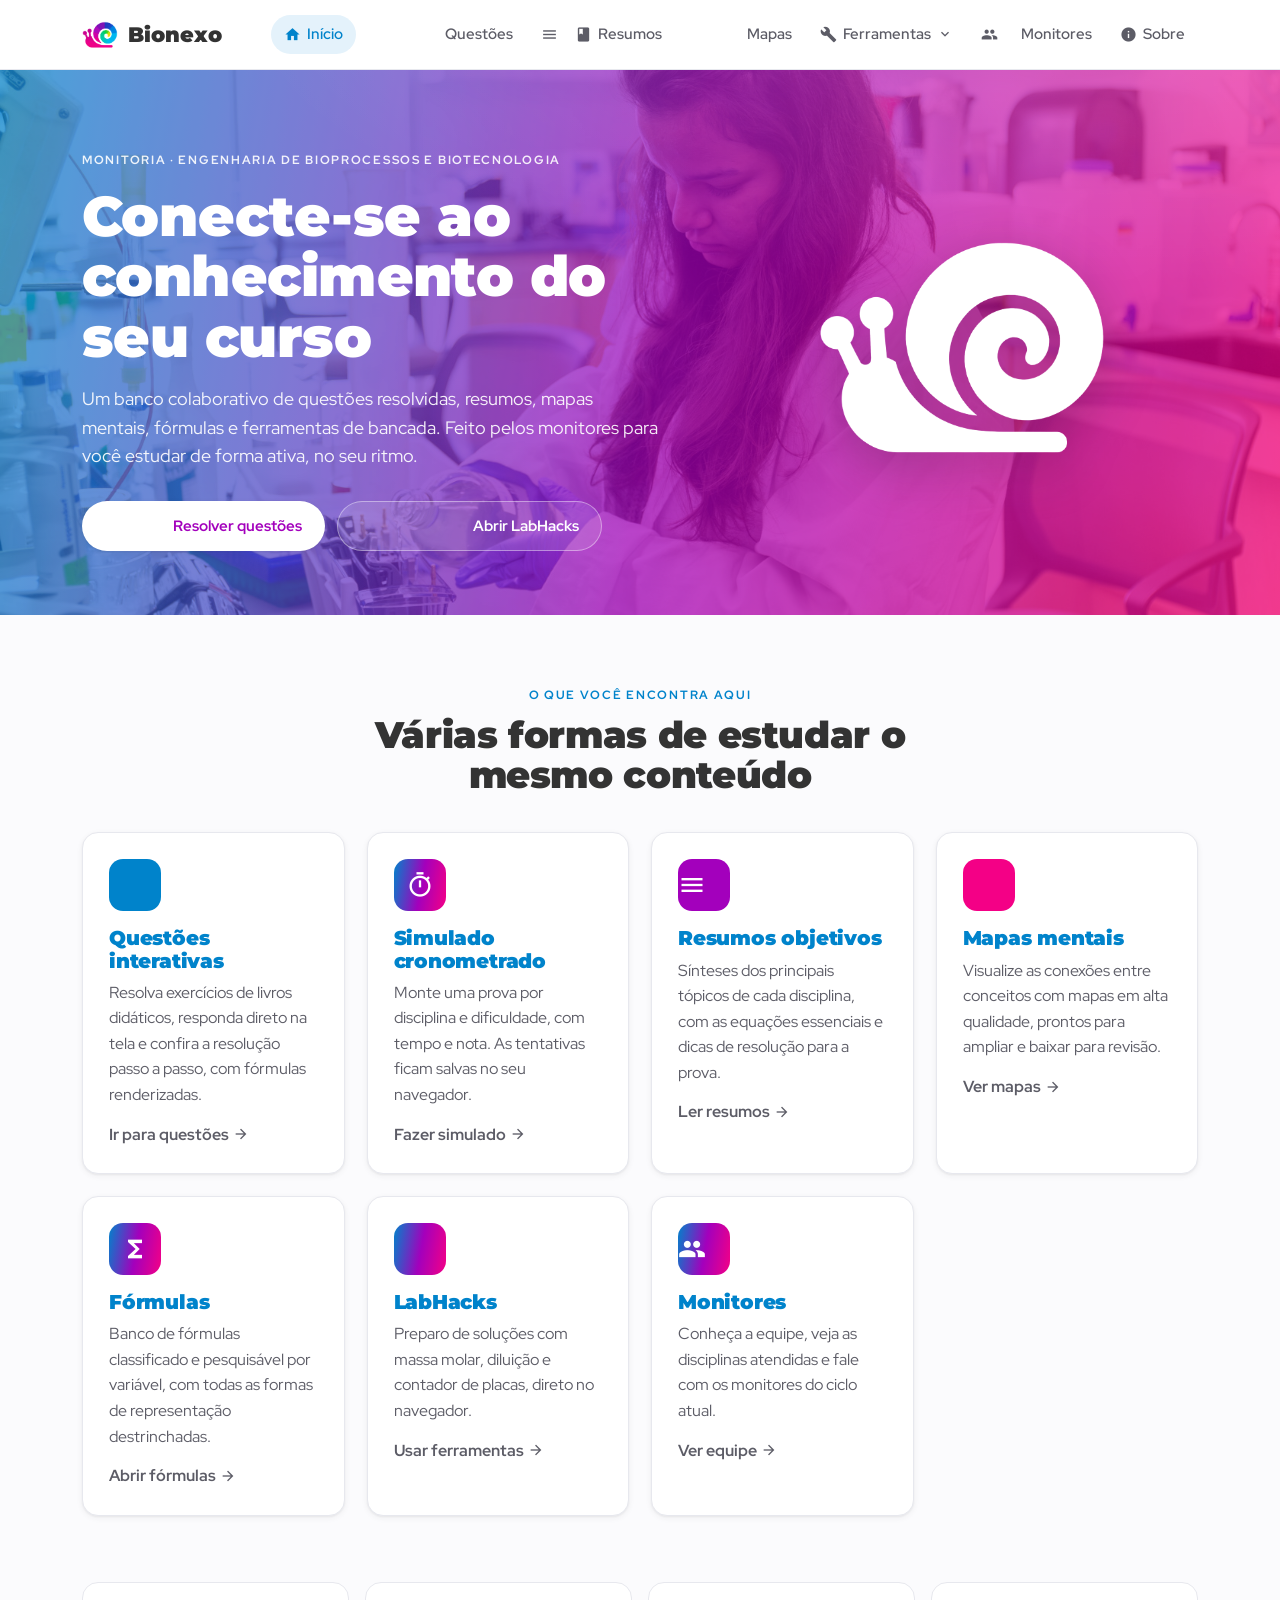
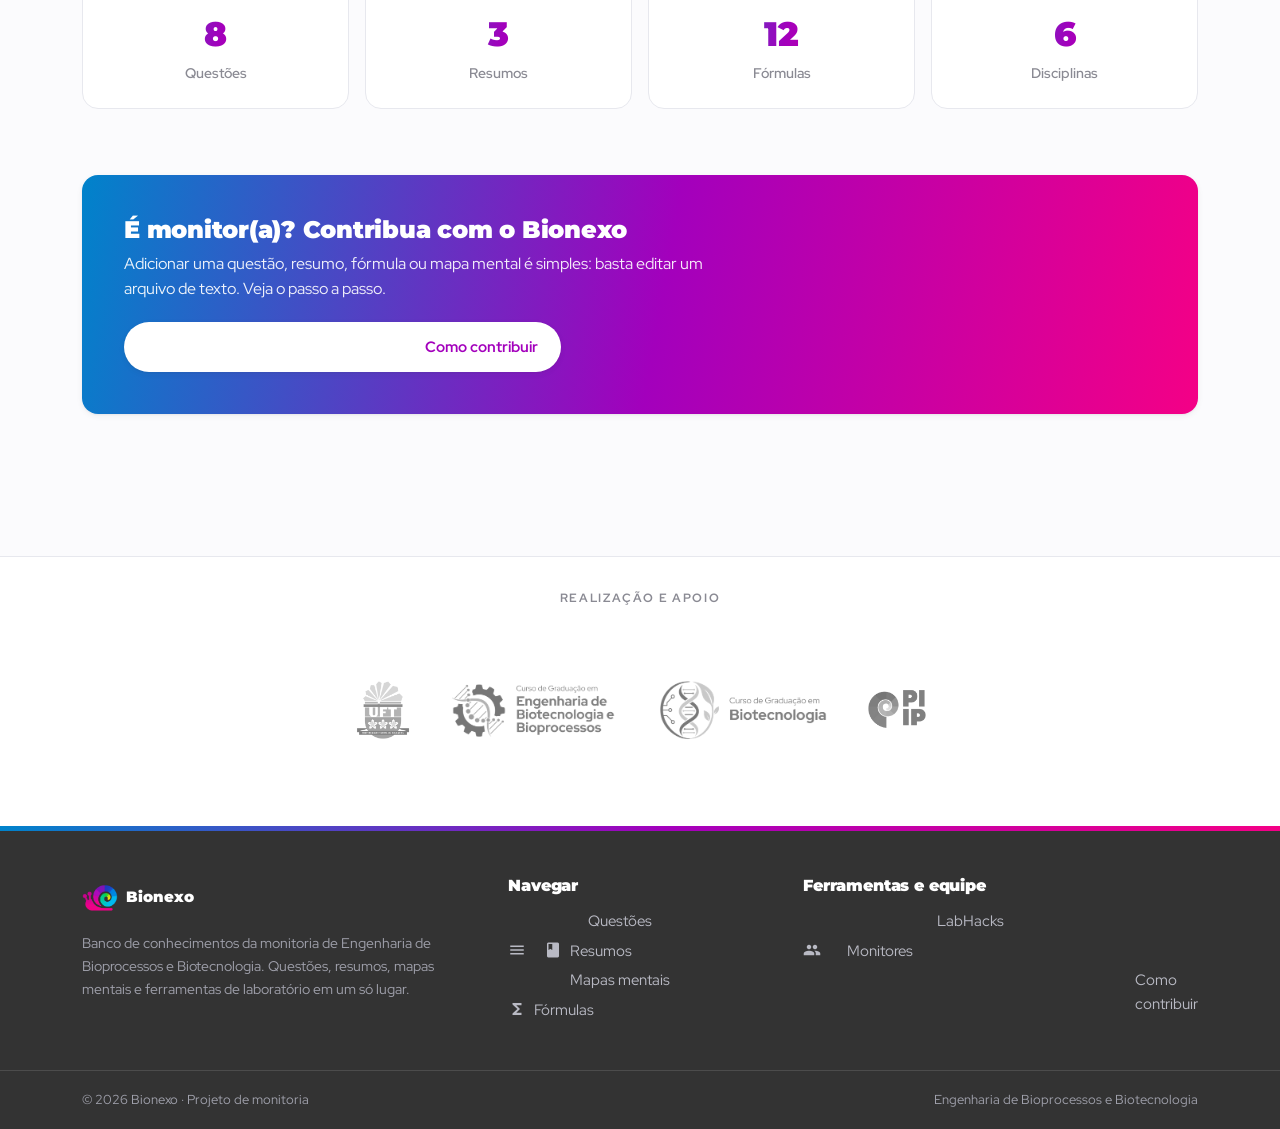
==== index.html @ 2515cd57 "'v1'" ====
<!DOCTYPE html>
<html lang="pt-BR">
<head>
  <meta charset="UTF-8">
  <meta name="viewport" content="width=device-width, initial-scale=1.0">
  <title>Bionexo - Engenharia de Bioprocessos e Biotecnologia</title>
  <meta name="description" content="Banco de conhecimentos da monitoria de Engenharia de Bioprocessos e Biotecnologia: questões interativas, resumos, mapas mentais, fórmulas e ferramentas de laboratório.">
  <link rel="icon" type="image/svg+xml" href="assets/img/id/bionexo.svg">
  <link rel="preconnect" href="https://fonts.googleapis.com">
  <link rel="preconnect" href="https://fonts.gstatic.com" crossorigin>
  <link href="https://fonts.googleapis.com/css2?family=Montserrat:wght@900&family=Red+Hat+Display:ital,wght@0,400;0,500;0,600;0,700;1,400&display=swap" rel="stylesheet">
  <link href="https://fonts.googleapis.com/icon?family=Material+Icons" rel="stylesheet">
  <link rel="stylesheet" href="css/style.css">
</head>
<body>
  <div id="header"></div>

  <!-- HERO -->
  <section class="hero">
    <div class="container">
      <div>
        <span class="eyebrow">Monitoria &middot; Engenharia de Bioprocessos e Biotecnologia</span>
        <h1>Conecte-se ao conhecimento do seu curso</h1>
        <p class="lead">Um banco colaborativo de questões resolvidas, resumos, mapas mentais, fórmulas e ferramentas de bancada. Feito pelos monitores para você estudar de forma ativa, no seu ritmo.</p>
        <div class="hero-actions">
          <a class="btn btn-primary" href="questoes.html"><span class="material-icons mi-sm">quiz</span> Resolver questões</a>
          <a class="btn btn-ghost" href="labhacks.html"><span class="material-icons mi-sm">science</span> Abrir LabHacks</a>
        </div>
      </div>
      <div class="hero-art" aria-hidden="true">
        <img class="hero-logo" src="assets/img/id/bionexo.svg" alt="">
      </div>
    </div>
  </section>

  <!-- RECURSOS -->
  <section class="section">
    <div class="container">
      <div class="center" style="max-width:660px;margin-inline:auto">
        <span class="eyebrow">O que você encontra aqui</span>
        <h2 style="font-size:clamp(1.7rem,3.5vw,2.3rem);margin-top:8px">Várias formas de estudar o mesmo conteúdo</h2>
      </div>
      <div class="grid grid-auto" style="margin-top:38px">
        <a class="card link c1" href="questoes.html">
          <div class="card-ico g1"><span class="material-icons">quiz</span></div>
          <h3>Questões interativas</h3>
          <p>Resolva exercícios de livros didáticos, responda direto na tela e confira a resolução passo a passo, com fórmulas renderizadas.</p>
          <span class="card-more">Ir para questões <span class="material-icons mi-sm">arrow_forward</span></span>
        </a>
        <a class="card link c1" href="questoes.html#simulado">
          <div class="card-ico grad"><span class="material-icons">timer</span></div>
          <h3>Simulado cronometrado</h3>
          <p>Monte uma prova por disciplina e dificuldade, com tempo e nota. As tentativas ficam salvas no seu navegador.</p>
          <span class="card-more">Fazer simulado <span class="material-icons mi-sm">arrow_forward</span></span>
        </a>
        <a class="card link c2" href="resumos.html">
          <div class="card-ico g2"><span class="material-icons">menu_book</span></div>
          <h3>Resumos objetivos</h3>
          <p>Sínteses dos principais tópicos de cada disciplina, com as equações essenciais e dicas de resolução para a prova.</p>
          <span class="card-more">Ler resumos <span class="material-icons mi-sm">arrow_forward</span></span>
        </a>
        <a class="card link c3" href="mapas.html">
          <div class="card-ico g3"><span class="material-icons">hub</span></div>
          <h3>Mapas mentais</h3>
          <p>Visualize as conexões entre conceitos com mapas em alta qualidade, prontos para ampliar e baixar para revisão.</p>
          <span class="card-more">Ver mapas <span class="material-icons mi-sm">arrow_forward</span></span>
        </a>
        <a class="card link" href="formulas.html">
          <div class="card-ico grad"><span class="material-icons">functions</span></div>
          <h3>Fórmulas</h3>
          <p>Banco de fórmulas classificado e pesquisável por variável, com todas as formas de representação destrinchadas.</p>
          <span class="card-more">Abrir fórmulas <span class="material-icons mi-sm">arrow_forward</span></span>
        </a>
        <a class="card link" href="labhacks.html">
          <div class="card-ico grad"><span class="material-icons">science</span></div>
          <h3>LabHacks</h3>
          <p>Preparo de soluções com massa molar, diluição e contador de placas, direto no navegador.</p>
          <span class="card-more">Usar ferramentas <span class="material-icons mi-sm">arrow_forward</span></span>
        </a>
        <a class="card link" href="monitores.html">
          <div class="card-ico grad"><span class="material-icons">groups</span></div>
          <h3>Monitores</h3>
          <p>Conheça a equipe, veja as disciplinas atendidas e fale com os monitores do ciclo atual.</p>
          <span class="card-more">Ver equipe <span class="material-icons mi-sm">arrow_forward</span></span>
        </a>
      </div>
    </div>
  </section>

  <!-- STATS -->
  <section class="section" style="padding-top:0">
    <div class="container">
      <div class="stats">
        <div class="stat"><div class="num grad-text" data-stat="questoes">0</div><div class="lbl">Questões</div></div>
        <div class="stat"><div class="num grad-text" data-stat="resumos">0</div><div class="lbl">Resumos</div></div>
        <div class="stat"><div class="num grad-text" data-stat="formulas">0</div><div class="lbl">Fórmulas</div></div>
        <div class="stat"><div class="num grad-text" data-stat="disciplinas">0</div><div class="lbl">Disciplinas</div></div>
      </div>
    </div>
  </section>

  <!-- CTA -->
  <section class="section" style="padding-top:0">
    <div class="container">
      <div class="card" style="background:var(--grad);color:#fff;border:0;display:flex;flex-wrap:wrap;gap:20px;align-items:center;justify-content:space-between;padding:42px">
        <div>
          <h2 style="color:#fff">É monitor(a)? Contribua com o Bionexo</h2>
          <p style="color:rgba(255,255,255,.92);margin-top:8px;max-width:54ch">Adicionar uma questão, resumo, fórmula ou mapa mental é simples: basta editar um arquivo de texto. Veja o passo a passo.</p>
        </div>
        <a class="btn btn-primary" href="sobre.html#contribuir" style="background:#fff;color:var(--c2)"><span class="material-icons mi-sm">volunteer_activism</span> Como contribuir</a>
      </div>
    </div>
  </section>

  <div id="footer"></div>

  <script src="data/questoes.js"></script>
  <script src="data/resumos.js"></script>
  <script src="data/formulas.js"></script>
  <script src="data/mapas.js"></script>
  <script src="js/components.js"></script>
  <script>
    (function () {
      const D = window.BIONEXO || {};
      const q = D.questoes || [], r = D.resumos || [], f = D.formulas || [], m = D.mapas || [];
      const discs = new Set([...q, ...r, ...m].map(x => x.disciplina).filter(Boolean));
      const set = (k, v) => { const el = document.querySelector(`[data-stat="${k}"]`); if (el) el.textContent = v; };
      set("questoes", q.length);
      set("resumos", r.length);
      set("formulas", f.length);
      set("disciplinas", discs.size);
    })();
  </script>
</body>
</html>
---- css/style.css ----
/* ============================================================
   BIONEXO - Design System
   Engenharia de Bioprocessos e Biotecnologia
   Tema claro | Montserrat Black (titulos) + Red Hat Display (corpo)
   ============================================================ */

:root {
  /* Cores de marca (gradiente) */
  --c1: #0083cb;   /* Questoes  (cor principal) */
  --c2: #a300bc;   /* Resumos */
  --c3: #f40086;   /* Mapas Mentais */
  --grad: linear-gradient(100deg, var(--c1) 0%, var(--c2) 52%, var(--c3) 100%);
  --grad-soft: linear-gradient(100deg, #e4f2fb 0%, #f3e4f7 52%, #fde4f1 100%);

  /* Acento da secao (trocado por pagina) */
  --accent: var(--c1);
  --accent-soft: #e4f2fb;

  /* Texto e superficies */
  --ink: #333333;          /* nunca preto puro */
  --ink-soft: #5c5c66;
  --muted: #8a8a93;
  --bg: #fbfbfd;
  --surface: #ffffff;
  --surface-2: #f4f5f8;
  --border: #e7e8ee;
  --border-strong: #d4d6df;

  --ok: #0a8f5e;  --ok-bg: #e5f6ee;
  --err: #d33a4e; --err-bg: #fdeaed;
  --warn: #c67600;

  --shadow-sm: 0 1px 2px rgba(51,51,51,.06), 0 2px 6px rgba(51,51,51,.06);
  --shadow-md: 0 6px 18px rgba(51,51,51,.10);
  --shadow-lg: 0 20px 48px rgba(51,51,51,.16);

  --radius-sm: 10px;
  --radius: 16px;
  --radius-lg: 24px;

  --maxw: 1160px;
  --font-head: "Montserrat", system-ui, sans-serif;  /* usar peso 900 */
  --font-body: "Red Hat Display", system-ui, -apple-system, "Segoe UI", sans-serif;
  --header-h: 70px;
}

/* Acento por secao (classe no <body>) */
body.sec-q { --accent: var(--c1); --accent-soft: #e4f2fb; }
body.sec-r { --accent: var(--c2); --accent-soft: #f6e4fa; }
body.sec-m { --accent: var(--c3); --accent-soft: #fde4f0; }

/* Reset */
*, *::before, *::after { box-sizing: border-box; }
* { margin: 0; }
html { scroll-behavior: smooth; -webkit-text-size-adjust: 100%; }
body {
  font-family: var(--font-body);
  color: var(--ink);
  background: var(--bg);
  line-height: 1.6;
  font-size: 16px;
  min-height: 100vh;
  -webkit-font-smoothing: antialiased;
  text-rendering: optimizeLegibility;
}
img, svg { display: block; max-width: 100%; }
a { color: var(--c1); text-decoration: none; }
a:hover { text-decoration: underline; }
button, input, select, textarea { font: inherit; color: inherit; }

h1, h2, h3, h4 {
  font-family: var(--font-head);
  font-weight: 900;
  line-height: 1.08;
  letter-spacing: -.01em;
  text-transform: none;
}

/* Material Icons */
.material-icons { font-size: 1.2em; line-height: 1; vertical-align: -.18em; user-select: none; }
.mi-sm { font-size: 1em; }
.mi-lg { font-size: 1.6em; }

/* Utilidades */
.container { width: 100%; max-width: var(--maxw); margin-inline: auto; padding-inline: 22px; }
.section { padding-block: 66px; }
.center { text-align: center; }
.eyebrow {
  text-transform: uppercase; letter-spacing: .14em; font-size: .76rem;
  font-weight: 700; color: var(--accent); font-family: var(--font-body);
}
.lead { font-size: 1.12rem; color: var(--ink-soft); }
.muted { color: var(--muted); }
.hidden { display: none !important; }

/* Titulos sempre escuros (sem gradiente/cor) */
.grad-text { color: var(--ink); -webkit-text-fill-color: currentColor; background: none; }
.accent-text { color: var(--ink); }
/* Gradiente mantido apenas em numeros de destaque */
.num.grad-text, .nota.grad-text, .hist-nota.grad-text {
  background: var(--grad);
  -webkit-background-clip: text; background-clip: text;
  -webkit-text-fill-color: transparent; color: transparent;
}

/* -------- Header / Nav -------- */
.site-header {
  position: sticky; top: 0; z-index: 60;
  height: var(--header-h);
  background: rgba(255,255,255,.88);
  backdrop-filter: saturate(140%) blur(12px);
  border-bottom: 1px solid var(--border);
}
.site-header .container { height: 100%; display: flex; align-items: center; gap: 18px; }
.brand { display: flex; align-items: center; gap: 10px; font-family: var(--font-head); font-weight: 900; font-size: 1.3rem; color: var(--ink); }
.brand:hover { text-decoration: none; }
.brand .logo { width: 36px; height: 36px; flex: none; }

.nav { display: flex; align-items: center; gap: 2px; margin-left: auto; }
.nav a, .nav .dd-btn {
  display: inline-flex; align-items: center; gap: 6px;
  color: var(--ink-soft); font-weight: 600; font-size: .93rem;
  padding: 8px 13px; border-radius: 999px; transition: .15s;
  background: none; border: 0; cursor: pointer; font-family: var(--font-body);
}
.nav a:hover, .nav .dd-btn:hover { background: var(--surface-2); color: var(--ink); text-decoration: none; }
.nav a.active { background: var(--accent-soft); color: var(--accent); }
.nav a .material-icons, .nav .dd-btn .material-icons { font-size: 1.15em; }

/* Dropdown "Ferramentas" (menu suspenso) */
.dropdown { position: relative; }
.dropdown-menu {
  position: absolute; top: calc(100% + 8px); right: 0; min-width: 210px;
  background: var(--surface); border: 1px solid var(--border); border-radius: 14px;
  box-shadow: var(--shadow-lg); padding: 8px; display: none; flex-direction: column; gap: 2px;
}
.dropdown.open .dropdown-menu { display: flex; }
.dropdown-menu a {
  width: 100%; justify-content: flex-start; color: var(--ink); font-weight: 600;
  padding: 10px 12px; border-radius: 10px;
}
.dropdown-menu a:hover { background: var(--surface-2); }
.dropdown .dd-btn .caret { font-size: 1.1em; transition: transform .18s; }
.dropdown.open .dd-btn .caret { transform: rotate(180deg); }

.icon-btn {
  width: 42px; height: 42px; flex: none; display: grid; place-items: center;
  border: 1px solid var(--border); background: var(--surface);
  border-radius: 11px; cursor: pointer; color: var(--ink-soft); transition: .15s;
}
.icon-btn:hover { border-color: var(--border-strong); color: var(--ink); }
.nav-toggle { display: none; }

/* -------- Botoes -------- */
.btn {
  display: inline-flex; align-items: center; gap: 8px; justify-content: center;
  padding: 12px 22px; border-radius: 999px; font-weight: 700; font-size: .95rem;
  border: 1px solid transparent; cursor: pointer; transition: .16s; text-decoration: none;
  font-family: var(--font-body);
}
.btn:hover { text-decoration: none; transform: translateY(-1px); }
.btn:active { transform: translateY(0); }
.btn-primary { background: var(--accent); color: #fff; box-shadow: var(--shadow-sm); }
.btn-primary:hover { filter: brightness(1.06); color: #fff; }
.btn-grad { background: var(--grad); color: #fff; box-shadow: var(--shadow-sm); }
.btn-grad:hover { filter: brightness(1.05); color: #fff; }
.btn-ghost { background: var(--surface); color: var(--ink); border-color: var(--border-strong); }
.btn-ghost:hover { border-color: var(--accent); color: var(--accent); }
.btn-soft { background: var(--accent-soft); color: var(--accent); }
.btn-sm { padding: 8px 15px; font-size: .86rem; }

/* -------- Hero -------- */
.hero { position: relative; overflow: hidden; color: #fff; background: var(--grad); }
.hero::before {
  /* foto de fundo da hero, esmaecida (transparente) sobre o gradiente */
  content: ""; position: absolute; inset: 0; opacity: .28; pointer-events: none;
  background-image: url("../assets/img/id/biotech-student.jpg");
  background-size: cover; background-position: center;
}
.hero::after {
  content: ""; position: absolute; inset: 0; pointer-events: none;
  background: radial-gradient(120% 90% at 85% -10%, rgba(255,255,255,.18), transparent 55%);
}
.hero .container { position: relative; z-index: 1; padding-block: 76px 64px; display: grid; grid-template-columns: 1.12fr .88fr; gap: 48px; align-items: center; }
.hero .eyebrow { color: rgba(255,255,255,.9); }
.hero h1 { font-size: clamp(2.2rem, 5vw, 3.5rem); margin-top: 14px; color: #fff; }
.hero p.lead { margin-top: 18px; max-width: 48ch; color: rgba(255,255,255,.92); }
.hero-actions { display: flex; flex-wrap: wrap; gap: 12px; margin-top: 30px; }
.hero-actions .btn-primary { background: #fff; color: var(--c2); }
.hero-actions .btn-primary:hover { filter: none; background: #fff; }
.hero-actions .btn-ghost { background: rgba(255,255,255,.12); color: #fff; border-color: rgba(255,255,255,.4); }
.hero-actions .btn-ghost:hover { background: rgba(255,255,255,.2); color: #fff; }
.hero-art { display: grid; place-items: center; padding: 10px; }
.hero-art svg { filter: drop-shadow(0 18px 30px rgba(51,51,51,.25)); }
.hero-logo { width: 100%; max-width: 300px; filter: brightness(0) invert(1) drop-shadow(0 14px 26px rgba(0,0,0,.22)); }

/* -------- Grid / cartoes -------- */
.grid { display: grid; gap: 22px; }
.grid-3 { grid-template-columns: repeat(3, 1fr); }
.grid-2 { grid-template-columns: repeat(2, 1fr); }
.grid-auto { grid-template-columns: repeat(auto-fill, minmax(260px, 1fr)); }

.card {
  background: var(--surface); border: 1px solid var(--border);
  border-radius: var(--radius); padding: 26px; box-shadow: var(--shadow-sm); transition: .18s;
  position: relative; text-decoration: none;
}
.card.link:hover { box-shadow: var(--shadow-md); transform: translateY(-4px); text-decoration: none; }
.card, .card:hover, .card * { text-decoration: none; }
.card .card-ico {
  width: 52px; height: 52px; border-radius: 14px; display: grid; place-items: center;
  color: #fff; margin-bottom: 16px;
}
.card .card-ico .material-icons { font-size: 28px; }
.card .card-ico.g1 { background: var(--c1); }
.card .card-ico.g2 { background: var(--c2); }
.card .card-ico.g3 { background: var(--c3); }
.card .card-ico.grad { background: var(--grad); }
.card h3 { font-size: 1.28rem; }
.card p { color: var(--ink-soft); margin-top: 8px; }
.card .card-more { display: inline-flex; align-items: center; gap: 4px; margin-top: 14px; font-weight: 700; color: var(--ink-soft); transition: .15s; }
.card.link:hover .card-more { color: var(--accent); }
.card.c1 { --accent: var(--c1); } .card.c2 { --accent: var(--c2); } .card.c3 { --accent: var(--c3); }

/* -------- Stats -------- */
.stats { display: grid; grid-template-columns: repeat(4,1fr); gap: 16px; }
.stat { text-align: center; padding: 24px 16px; background: var(--surface); border: 1px solid var(--border); border-radius: var(--radius); }
.stat .num { font-family: var(--font-head); font-weight: 900; font-size: 2.1rem; }
.stat .lbl { color: var(--muted); font-size: .9rem; font-weight: 600; }

/* -------- Chips -------- */
.chip {
  display: inline-flex; align-items: center; gap: 6px;
  padding: 4px 11px; border-radius: 999px; font-size: .78rem; font-weight: 700;
  background: var(--surface-2); color: var(--ink-soft); border: 1px solid var(--border); white-space: nowrap;
}
.chip.disc { background: var(--accent-soft); color: var(--accent); border-color: transparent; }
.chip.diff-facil   { background: var(--ok-bg); color: var(--ok); border-color: transparent; }
.chip.diff-media   { background: #fff2dc; color: var(--warn); border-color: transparent; }
.chip.diff-dificil { background: var(--err-bg); color: var(--err); border-color: transparent; }

/* -------- Page head -------- */
.page-head { padding-block: 46px 8px; }
.page-head h1 { font-size: clamp(1.9rem, 4vw, 2.8rem); }
.page-head p { margin-top: 12px; max-width: 64ch; color: var(--ink-soft); }
.crumbs { font-size: .85rem; color: var(--muted); margin-bottom: 12px; display: flex; align-items: center; gap: 4px; }
.crumbs a { color: var(--muted); }

/* -------- Toolbar -------- */
.toolbar {
  display: flex; flex-wrap: wrap; gap: 12px; align-items: center;
  padding: 16px; background: var(--surface); border: 1px solid var(--border);
  border-radius: var(--radius); margin-block: 24px;
}
.search {
  flex: 1 1 240px; display: flex; align-items: center; gap: 8px;
  padding: 10px 14px; background: var(--bg); border: 1px solid var(--border); border-radius: 11px;
}
.search .material-icons { color: var(--muted); }
.search input { flex: 1; border: 0; background: transparent; outline: none; }
.select {
  padding: 10px 14px; background: var(--bg); border: 1px solid var(--border);
  border-radius: 11px; cursor: pointer; font-weight: 600; color: var(--ink-soft);
}
.result-count { margin-left: auto; color: var(--muted); font-size: .9rem; font-weight: 600; }

/* -------- Questoes -------- */
.q-list { display: grid; gap: 18px; }
.q-card { background: var(--surface); border: 1px solid var(--border); border-radius: var(--radius); overflow: hidden; box-shadow: var(--shadow-sm); }
.q-card { border-top: 4px solid var(--accent); }
.q-top { display: flex; flex-wrap: wrap; gap: 8px; align-items: center; padding: 16px 22px 0; }
.q-id { margin-left: auto; font-size: .8rem; color: var(--muted); font-weight: 700; }
.q-body { padding: 16px 22px 22px; }
.q-enun { font-size: 1.02rem; }
.q-enun img { margin: 14px 0; border-radius: var(--radius-sm); border: 1px solid var(--border); }
.q-fonte { margin-top: 10px; font-size: .84rem; color: var(--muted); display: flex; align-items: center; gap: 6px; }

.alts { list-style: none; padding: 0; margin: 16px 0 0; display: grid; gap: 10px; }
.alt { display: flex; gap: 12px; align-items: flex-start; padding: 12px 15px; border: 1px solid var(--border); border-radius: 11px; cursor: pointer; transition: .14s; background: var(--surface); }
.alt:hover { border-color: var(--accent); background: var(--accent-soft); }
.alt .alt-key { flex: none; width: 27px; height: 27px; border-radius: 8px; display: grid; place-items: center; background: var(--surface-2); font-weight: 800; font-size: .85rem; color: var(--ink-soft); font-family: var(--font-head); }
.alt.selected { border-color: var(--accent); background: var(--accent-soft); }
.alt.selected .alt-key { background: var(--accent); color: #fff; }
.alt.correct { border-color: var(--ok); background: var(--ok-bg); }
.alt.correct .alt-key { background: var(--ok); color: #fff; }
.alt.wrong { border-color: var(--err); background: var(--err-bg); }
.alt.wrong .alt-key { background: var(--err); color: #fff; }
.alt.disabled { pointer-events: none; }

.open-answer { margin-top: 16px; }
.open-answer label { font-weight: 600; font-size: .9rem; color: var(--ink-soft); display: block; margin-bottom: 6px; }
.open-answer .input-row { display: flex; gap: 10px; flex-wrap: wrap; }
.open-answer input { flex: 1 1 200px; padding: 11px 14px; border: 1px solid var(--border); border-radius: 11px; background: var(--bg); outline: none; }
.open-answer input:focus { border-color: var(--accent); }

.q-actions { display: flex; flex-wrap: wrap; gap: 10px; margin-top: 18px; align-items: center; }
.feedback { font-weight: 700; display: none; align-items: center; gap: 6px; }
.feedback.show { display: inline-flex; }
.feedback.ok { color: var(--ok); }
.feedback.err { color: var(--err); }

.resolucao { display: none; margin-top: 16px; padding: 18px 20px; background: var(--surface-2); border: 1px dashed var(--border-strong); border-radius: var(--radius-sm); }
.resolucao.show { display: block; }
.resolucao h4 { font-size: .9rem; color: var(--accent); margin-bottom: 8px; text-transform: uppercase; letter-spacing: .06em; font-family: var(--font-body); }
.resolucao p { margin-top: 8px; }
.resolucao ol, .resolucao ul { margin-top: 8px; padding-left: 22px; }
.resolucao li { margin-top: 6px; }

/* -------- Galeria (resumos / mapas) -------- */
.gallery { display: grid; gap: 22px; grid-template-columns: repeat(auto-fill, minmax(280px,1fr)); }
.tile { background: var(--surface); border: 1px solid var(--border); border-radius: var(--radius); overflow: hidden; box-shadow: var(--shadow-sm); transition: .18s; display: flex; flex-direction: column; }
.tile:hover { box-shadow: var(--shadow-md); transform: translateY(-4px); }
.tile .thumb { aspect-ratio: 16/10; background: var(--grad-soft); display: grid; place-items: center; overflow: hidden; border-bottom: 1px solid var(--border); }
.tile .thumb img { width: 100%; height: 100%; object-fit: cover; }
.tile .thumb .ph { color: var(--accent); font-size: .85rem; text-align: center; padding: 20px; font-weight: 600; }
.tile .thumb .ph .material-icons { font-size: 44px; display: block; margin: 0 auto 6px; }
.tile .tile-body { padding: 16px 18px; flex: 1; display: flex; flex-direction: column; }
.tile h3 { font-size: 1.1rem; }
.tile p { color: var(--ink-soft); font-size: .92rem; margin-top: 6px; flex: 1; }
.tile .tile-foot { display: flex; gap: 8px; flex-wrap: wrap; align-items: center; margin-top: 14px; }

/* -------- Lightbox -------- */
.lightbox { position: fixed; inset: 0; z-index: 100; background: rgba(51,51,51,.9); display: none; align-items: center; justify-content: center; padding: 24px; }
.lightbox.show { display: flex; }
.lightbox img { max-width: 94vw; max-height: 88vh; border-radius: var(--radius-sm); box-shadow: var(--shadow-lg); background: #fff; }
.lightbox .lb-close { position: absolute; top: 18px; right: 22px; width: 46px; height: 46px; border-radius: 50%; background: rgba(255,255,255,.16); color: #fff; border: 0; cursor: pointer; display: grid; place-items: center; }
.lightbox .lb-cap { position: absolute; bottom: 20px; color: #fff; font-weight: 600; text-align: center; width: 100%; }

/* -------- Leitor de resumo (modal) -------- */
.reader { position: fixed; inset: 0; z-index: 100; background: rgba(51,51,51,.68); display: none; justify-content: center; align-items: flex-start; padding: 40px 20px; overflow-y: auto; }
.reader.show { display: flex; }
.reader-panel { background: var(--surface); border: 1px solid var(--border); border-radius: var(--radius-lg); box-shadow: var(--shadow-lg); max-width: 760px; width: 100%; padding: 38px; margin: auto; }
.reader .lb-close { position: fixed; top: 18px; right: 22px; width: 46px; height: 46px; border-radius: 50%; background: var(--surface); border: 1px solid var(--border); color: var(--ink); cursor: pointer; display: grid; place-items: center; z-index: 101; }
@media (max-width: 640px) { .reader-panel { padding: 24px 20px; } }

/* -------- Formulas (acordeao) -------- */
.formula-list { display: grid; gap: 14px; }
.formula-card { background: var(--surface); border: 1px solid var(--border); border-radius: var(--radius); box-shadow: var(--shadow-sm); overflow: hidden; }
.formula-head { display: flex; align-items: center; gap: 12px; padding: 16px 20px; cursor: pointer; width: 100%; background: none; border: 0; text-align: left; }
.formula-head:hover { background: var(--surface-2); }
.formula-head .f-ico { color: var(--accent); }
.formula-head h3 { font-size: 1.08rem; }
.formula-head .f-cat { margin-left: auto; }
.formula-head .f-caret { transition: transform .2s; color: var(--muted); }
.formula-card.open .f-caret { transform: rotate(180deg); }
.formula-body { display: none; padding: 4px 20px 20px; border-top: 1px solid var(--border); }
.formula-card.open .formula-body { display: block; }
.formula-body .desc { color: var(--ink-soft); margin: 14px 0; }
.formula-forma { background: var(--surface-2); border: 1px solid var(--border); border-radius: var(--radius-sm); padding: 10px 16px; margin-top: 10px; overflow-x: auto; }
.formula-forma .nota { display: block; font-size: .84rem; color: var(--muted); margin-top: 4px; }
.var-table { width: 100%; border-collapse: collapse; margin-top: 16px; font-size: .92rem; }
.var-table th, .var-table td { text-align: left; padding: 8px 10px; border-bottom: 1px solid var(--border); }
.var-table th { color: var(--muted); font-weight: 700; font-size: .8rem; text-transform: uppercase; letter-spacing: .04em; }
.var-table td:first-child { font-weight: 700; color: var(--accent); white-space: nowrap; }
.var-tags { display: flex; flex-wrap: wrap; gap: 6px; margin-top: 14px; }

/* -------- LabHacks -------- */
.tools-grid { display: grid; grid-template-columns: repeat(auto-fit, minmax(300px, 1fr)); gap: 24px; align-items: start; }
.tool { background: var(--surface); border: 1px solid var(--border); border-radius: var(--radius); box-shadow: var(--shadow-sm); overflow: hidden; }
.tool-head { display: flex; align-items: center; gap: 12px; padding: 20px 22px; color: #fff; }
.tool-head.g1 { background: var(--c1); } .tool-head.g2 { background: var(--c2); } .tool-head.g3 { background: var(--c3); }
.tool-head .material-icons { font-size: 26px; }
.tool-head h3 { font-size: 1.14rem; }
.tool-body { padding: 22px; }
.tool-body label { display: block; font-weight: 600; font-size: .88rem; color: var(--ink-soft); margin: 12px 0 5px; }
.tool-body label:first-child { margin-top: 0; }
.field { width: 100%; padding: 11px 14px; border: 1px solid var(--border); border-radius: 11px; background: var(--bg); outline: none; }
.field:focus { border-color: var(--accent); }
.field-row { display: grid; grid-template-columns: 1fr 1fr; gap: 12px; }
.tool-out { margin-top: 18px; padding: 16px 18px; background: var(--accent-soft); border-radius: var(--radius-sm); color: var(--ink); }
.tool-out .big { font-family: var(--font-head); font-weight: 900; font-size: 1.6rem; color: var(--accent); }
.tool-out table { width: 100%; border-collapse: collapse; font-size: .9rem; }
.tool-out th, .tool-out td { padding: 7px 8px; text-align: left; border-bottom: 1px solid rgba(51,51,51,.12); }
.tool-out th { font-size: .78rem; text-transform: uppercase; color: var(--ink-soft); }

/* Contador de placas */
.counter { text-align: center; }
.counter .count-num { font-family: var(--font-head); font-weight: 900; font-size: 4.2rem; line-height: 1; color: var(--accent); margin: 6px 0 16px; }
.counter-btns { display: flex; gap: 10px; justify-content: center; flex-wrap: wrap; }
.count-big { width: 100%; padding: 18px; font-size: 1.1rem; border-radius: 14px; border: 0; background: var(--accent); color: #fff; cursor: pointer; font-weight: 800; font-family: var(--font-head); display: flex; align-items: center; justify-content: center; gap: 8px; }
.count-big:active { transform: scale(.98); }

/* -------- Pagina de ferramenta (LabHacks) -------- */
.tool-page { max-width: 680px; margin-inline: auto; }
.tool-page .tool { margin-top: 10px; }
.tool-page .tool + .tool { margin-top: 22px; }
.back-link { display: inline-flex; align-items: center; gap: 4px; font-weight: 600; color: var(--muted); margin-bottom: 10px; }
.back-link:hover { color: var(--accent); text-decoration: none; }
.tool .hint { font-size: .9rem; color: var(--ink-soft); margin-top: 0; }
.examples { display: flex; flex-wrap: wrap; gap: 8px; margin-top: 12px; align-items: center; }
.examples .lbl { font-size: .82rem; color: var(--muted); font-weight: 600; }
.examples .chip { cursor: pointer; transition: .14s; }
.examples .chip:hover { background: var(--accent-soft); color: var(--accent); border-color: transparent; }

/* -------- Seletor de modo (Estudar / Simulado) -------- */
.mode-switch { display: inline-flex; gap: 4px; background: var(--surface-2); border: 1px solid var(--border); border-radius: 999px; padding: 4px; margin: 10px 0 6px; }
.ms-btn { display: inline-flex; align-items: center; gap: 6px; padding: 9px 20px; border: 0; background: none; border-radius: 999px; font-weight: 700; color: var(--ink-soft); cursor: pointer; font-family: var(--font-body); transition: .15s; }
.ms-btn:hover { color: var(--ink); }
.ms-btn.active { background: var(--surface); color: var(--accent); box-shadow: var(--shadow-sm); }

/* -------- Simulado -------- */
.sim-panel { max-width: 720px; margin-inline: auto; }
.sim-setup { background: var(--surface); border: 1px solid var(--border); border-radius: var(--radius); box-shadow: var(--shadow-sm); padding: 28px; }
.sim-setup .grid-opts { display: grid; grid-template-columns: 1fr 1fr; gap: 16px; }
.sim-setup label { display: block; font-weight: 600; font-size: .9rem; color: var(--ink-soft); margin: 0 0 6px; }
.sim-setup .select, .sim-setup .field { width: 100%; }
.sim-note { margin-top: 16px; padding: 12px 16px; background: var(--surface-2); border-radius: var(--radius-sm); font-size: .9rem; color: var(--ink-soft); display: flex; gap: 8px; align-items: flex-start; }

.sim-bar {
  position: sticky; top: var(--header-h); z-index: 40; margin-bottom: 20px;
  background: var(--surface); border: 1px solid var(--border); border-radius: var(--radius);
  box-shadow: var(--shadow-sm); padding: 14px 20px; display: flex; align-items: center; gap: 16px; flex-wrap: wrap;
}
.sim-bar .timer {
  font-family: var(--font-head); font-weight: 900; font-size: 1.5rem; color: var(--accent);
  display: flex; align-items: center; gap: 8px; min-width: 110px;
}
.sim-bar .timer.low { color: var(--err); }
.sim-bar .sim-progress { color: var(--muted); font-weight: 600; }
.sim-bar .btn { margin-left: auto; }

.sim-q { border-top: 4px solid var(--accent); }
.sim-q .q-num { font-family: var(--font-head); font-weight: 900; color: var(--accent); margin-right: 6px; }

.result-head { text-align: center; background: var(--surface); border: 1px solid var(--border); border-radius: var(--radius-lg); box-shadow: var(--shadow-md); padding: 36px 28px; }
.result-head .nota { font-family: var(--font-head); font-weight: 900; font-size: 4rem; line-height: 1; }
.result-head .nota.grad-text { display: inline-block; }
.result-head .result-sub { color: var(--ink-soft); margin-top: 8px; font-size: 1.05rem; }
.result-stats { display: flex; justify-content: center; gap: 14px; flex-wrap: wrap; margin-top: 18px; }
.result-stats .rs { background: var(--surface-2); border-radius: var(--radius-sm); padding: 12px 18px; min-width: 110px; }
.result-stats .rs b { display: block; font-family: var(--font-head); font-size: 1.3rem; }
.result-stats .rs span { font-size: .82rem; color: var(--muted); }

.review-q { border-left: 4px solid var(--border); }
.review-q.ok { border-left-color: var(--ok); }
.review-q.err { border-left-color: var(--err); }
.review-tag { font-weight: 700; display: inline-flex; align-items: center; gap: 6px; font-size: .86rem; }
.review-tag.ok { color: var(--ok); }
.review-tag.err { color: var(--err); }

.history { margin-top: 36px; }
.history h2 { font-size: 1.3rem; margin-bottom: 14px; display: flex; align-items: center; gap: 8px; }
.hist-list { display: grid; gap: 10px; }
.hist-item { display: flex; align-items: center; gap: 14px; padding: 14px 18px; background: var(--surface); border: 1px solid var(--border); border-radius: var(--radius-sm); }
.hist-item .hist-nota { font-family: var(--font-head); font-weight: 900; font-size: 1.5rem; width: 58px; text-align: center; flex: none; }
.hist-item .hist-meta { flex: 1; min-width: 0; }
.hist-item .hist-meta .t { font-weight: 700; }
.hist-item .hist-meta .s { font-size: .84rem; color: var(--muted); }
.hist-empty { color: var(--muted); padding: 16px; text-align: center; }

@media (max-width: 560px) { .sim-setup .grid-opts { grid-template-columns: 1fr; } }

/* -------- Monitores -------- */
.monitor-grid { display: grid; grid-template-columns: repeat(auto-fill, minmax(300px, 1fr)); gap: 22px; }
.monitor-card { background: var(--surface); border: 1px solid var(--border); border-radius: var(--radius); box-shadow: var(--shadow-sm); padding: 24px; display: flex; flex-direction: column; gap: 4px; }
.monitor-card .m-top { display: flex; align-items: center; gap: 14px; }
.monitor-avatar { width: 56px; height: 56px; border-radius: 50%; flex: none; display: grid; place-items: center; background: var(--grad); color: #fff; font-family: var(--font-head); font-weight: 900; font-size: 1.3rem; }
.monitor-card h3 { font-size: 1.14rem; }
.monitor-card .m-cycle { color: var(--muted); font-size: .86rem; font-weight: 600; }
.monitor-discs { display: flex; flex-wrap: wrap; gap: 6px; margin: 14px 0; }
.monitor-contacts { display: flex; flex-direction: column; gap: 8px; margin-top: auto; padding-top: 12px; border-top: 1px solid var(--border); }
.monitor-contacts a { display: flex; align-items: center; gap: 9px; color: var(--ink-soft); font-size: .92rem; font-weight: 600; }
.monitor-contacts a:hover { color: var(--accent); text-decoration: none; }
.monitor-contacts .material-icons { color: var(--accent); font-size: 1.15em; }

/* -------- Card do Instagram -------- */
.insta-card {
  display: flex; align-items: center; gap: 16px; margin: 24px 0 10px;
  padding: 18px 22px; border-radius: var(--radius); text-decoration: none; color: #fff;
  background: linear-gradient(90deg, #405de6, #833ab4, #c13584, #e1306c, #fd1d1d, #f56040);
  box-shadow: var(--shadow-md); transition: .18s;
}
.insta-card:hover { transform: translateY(-3px); box-shadow: var(--shadow-lg); color: #fff; text-decoration: none; }
.insta-ico { width: 54px; height: 54px; flex: none; display: grid; place-items: center; background: rgba(255,255,255,.22); border-radius: 15px; }
.insta-ico .material-icons { font-size: 28px; }
.insta-body { flex: 1; display: flex; flex-direction: column; min-width: 0; }
.insta-handle { font-family: var(--font-head); font-weight: 900; font-size: 1.18rem; }
.insta-sub { font-size: .9rem; opacity: .95; margin-top: 2px; }
.insta-btn { flex: none; display: inline-flex; align-items: center; gap: 5px; background: #fff; color: #c13584; font-weight: 800; padding: 9px 16px; border-radius: 999px; font-size: .9rem; }
@media (max-width: 560px) { .insta-card { flex-wrap: wrap; } .insta-btn { width: 100%; justify-content: center; } }

/* -------- Prose -------- */
.prose p { margin-top: 12px; }
.prose h2 { margin-top: 28px; font-size: 1.5rem; }
.prose h3 { margin-top: 20px; font-size: 1.2rem; }
.prose ul, .prose ol { margin-top: 12px; padding-left: 24px; }
.prose li { margin-top: 6px; }
.prose code { background: var(--surface-2); padding: 2px 6px; border-radius: 6px; font-size: .9em; }
.prose blockquote { border-left: 3px solid var(--accent); padding-left: 16px; color: var(--ink-soft); margin-top: 14px; }

/* -------- Empty -------- */
.empty { text-align: center; padding: 60px 20px; color: var(--muted); }
.empty .material-icons { font-size: 46px; opacity: .5; }

/* -------- Barra de realizacao / apoio -------- */
.partners { margin-top: 76px; background: var(--surface); border-top: 1px solid var(--border); }
.partners .container { padding-block: 32px; display: flex; flex-direction: column; align-items: center; gap: 18px; }
.partners-label { text-transform: uppercase; letter-spacing: .14em; font-size: .74rem; font-weight: 700; color: var(--muted); }
.partners-logos { display: flex; align-items: center; gap: 40px; flex-wrap: wrap; justify-content: center; }
.partners-logos img { height: 58px; width: auto; filter: grayscale(1); opacity: .62; transition: .2s; }
.partners-logos img.course { height: 168px; }
.partners-logos img:hover { filter: grayscale(0); opacity: 1; }
@media (max-width: 640px) {
  .partners-logos { gap: 22px; }
  .partners-logos img { height: 42px; }
  .partners-logos img.course { height: 108px; }
}

/* -------- Footer -------- */
.site-footer { background: #333333; color: #d9dae0; }
.site-footer .container { padding-block: 46px; display: grid; grid-template-columns: 1.5fr 1fr 1fr; gap: 32px; }
.site-footer h4 { color: #fff; font-size: 1rem; margin-bottom: 12px; font-family: var(--font-head); font-weight: 900; }
.site-footer a { color: #b9bac4; display: flex; align-items: center; gap: 8px; padding: 3px 0; font-size: .92rem; }
.site-footer a:hover { color: #fff; }
.site-footer .brand { color: #fff; margin-bottom: 12px; }
.site-footer .brand .logo path, .site-footer .brand .logo circle { }
.site-footer p { font-size: .9rem; color: #a0a1ac; }
.footer-bottom { border-top: 1px solid rgba(255,255,255,.12); }
.footer-bottom .container { padding-block: 18px; display: flex; justify-content: space-between; gap: 12px; flex-wrap: wrap; }
.footer-bottom p { font-size: .84rem; }
.footer-bar { height: 5px; background: var(--grad); }

/* -------- Responsivo -------- */
@media (max-width: 960px) {
  .hero .container { grid-template-columns: 1fr; padding-block: 56px; }
  .hero-art { max-width: 320px; margin-inline: auto; order: -1; }
  .grid-3 { grid-template-columns: 1fr 1fr; }
  .stats { grid-template-columns: 1fr 1fr; }
  .site-footer .container { grid-template-columns: 1fr 1fr; }
}
/* Em telas medias, menu so com texto para caber todos os itens */
@media (max-width: 1080px) {
  .nav a .material-icons, .nav .dd-btn .material-icons:not(.caret) { display: none; }
  .nav a, .nav .dd-btn { padding: 8px 10px; font-size: .9rem; }
  .nav { gap: 0; }
}
@media (max-width: 760px) {
  .nav {
    position: fixed; inset: var(--header-h) 0 auto 0; flex-direction: column; align-items: stretch;
    background: var(--surface); border-bottom: 1px solid var(--border); padding: 12px; gap: 4px;
    box-shadow: var(--shadow-md); display: none; max-height: calc(100vh - var(--header-h)); overflow-y: auto;
  }
  .nav.open { display: flex; }
  .nav a, .nav .dd-btn { padding: 13px 14px; font-size: .95rem; }
  .nav a .material-icons, .nav .dd-btn .material-icons:not(.caret) { display: inline-flex; }
  .dropdown { position: static; }
  .dropdown-menu { position: static; box-shadow: none; border: 0; padding: 0 0 0 16px; min-width: 0; }
  .nav-toggle { display: grid; }
  .grid-3, .grid-2 { grid-template-columns: 1fr; }
  .section { padding-block: 46px; }
  .site-footer .container { grid-template-columns: 1fr; }
  .field-row { grid-template-columns: 1fr; }
}

:focus-visible { outline: 3px solid var(--accent); outline-offset: 2px; border-radius: 4px; }
@media (prefers-reduced-motion: reduce) { * { transition: none !important; scroll-behavior: auto !important; } }
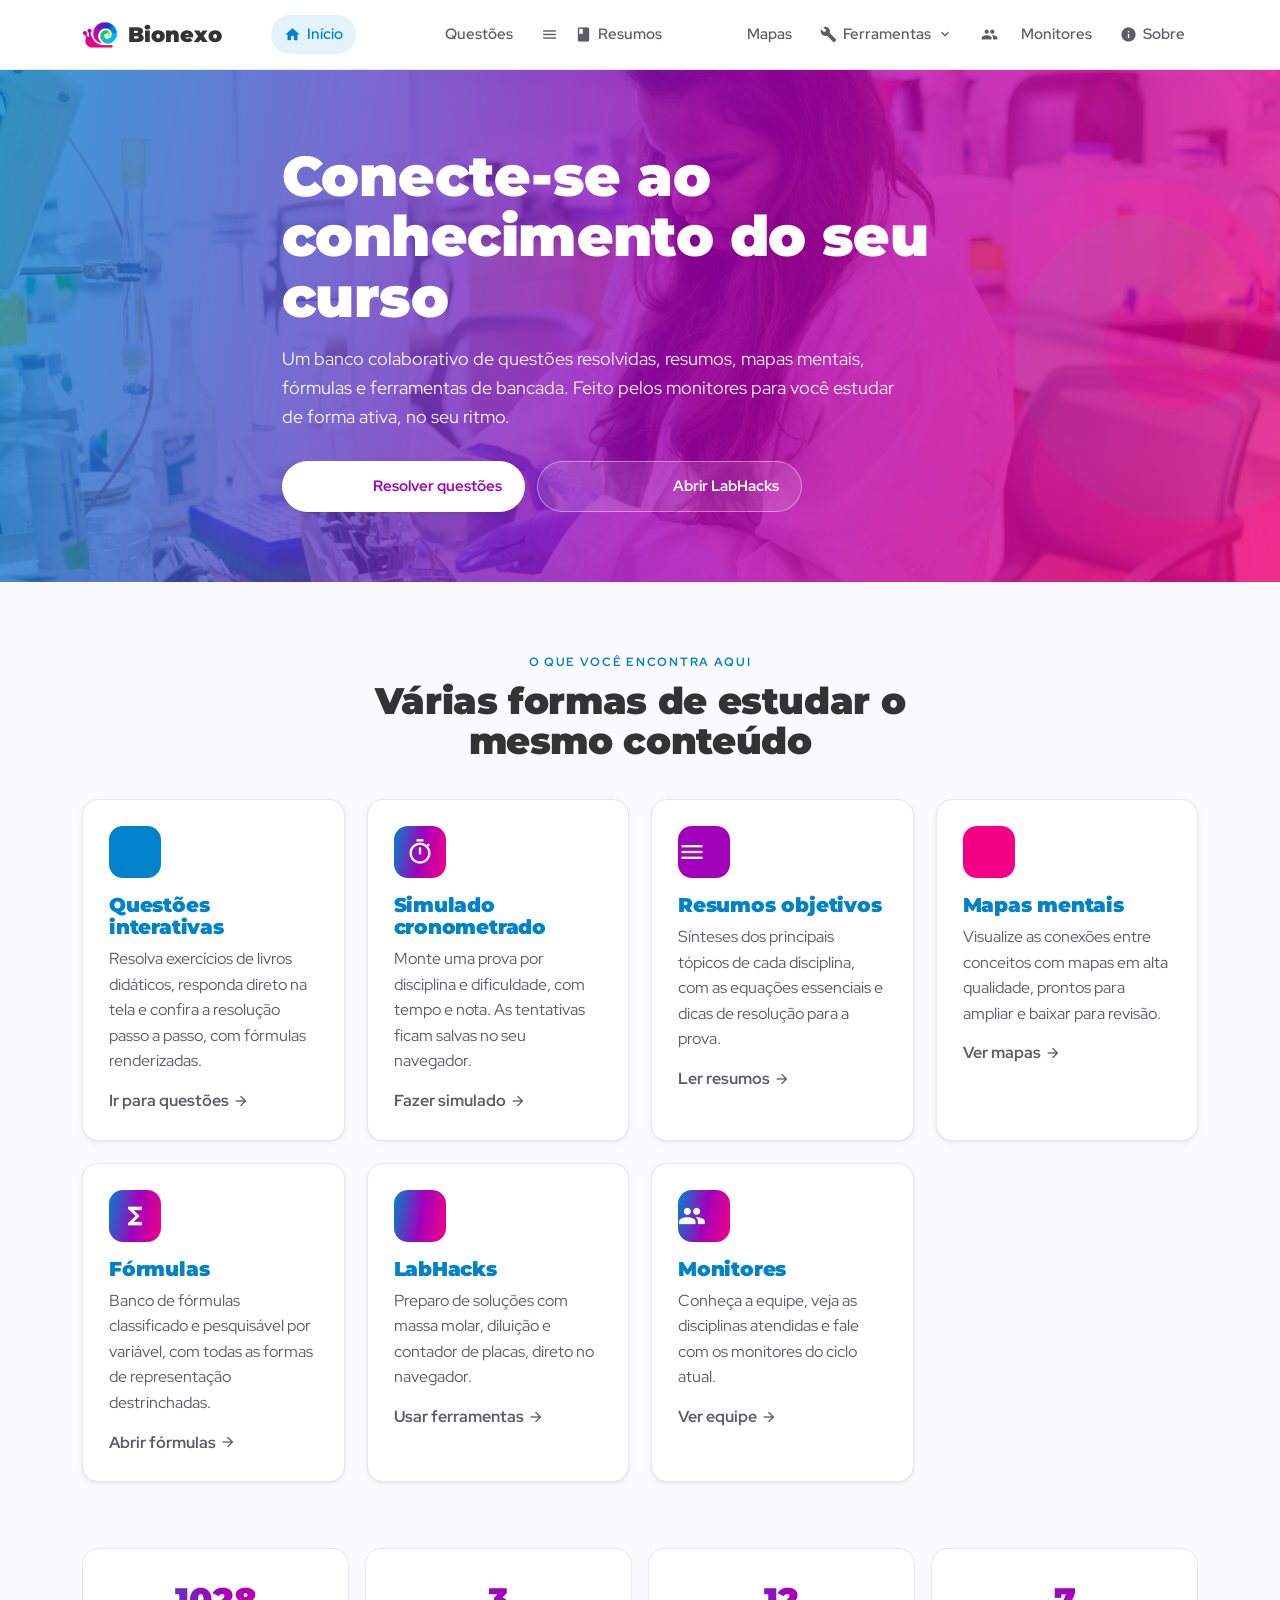
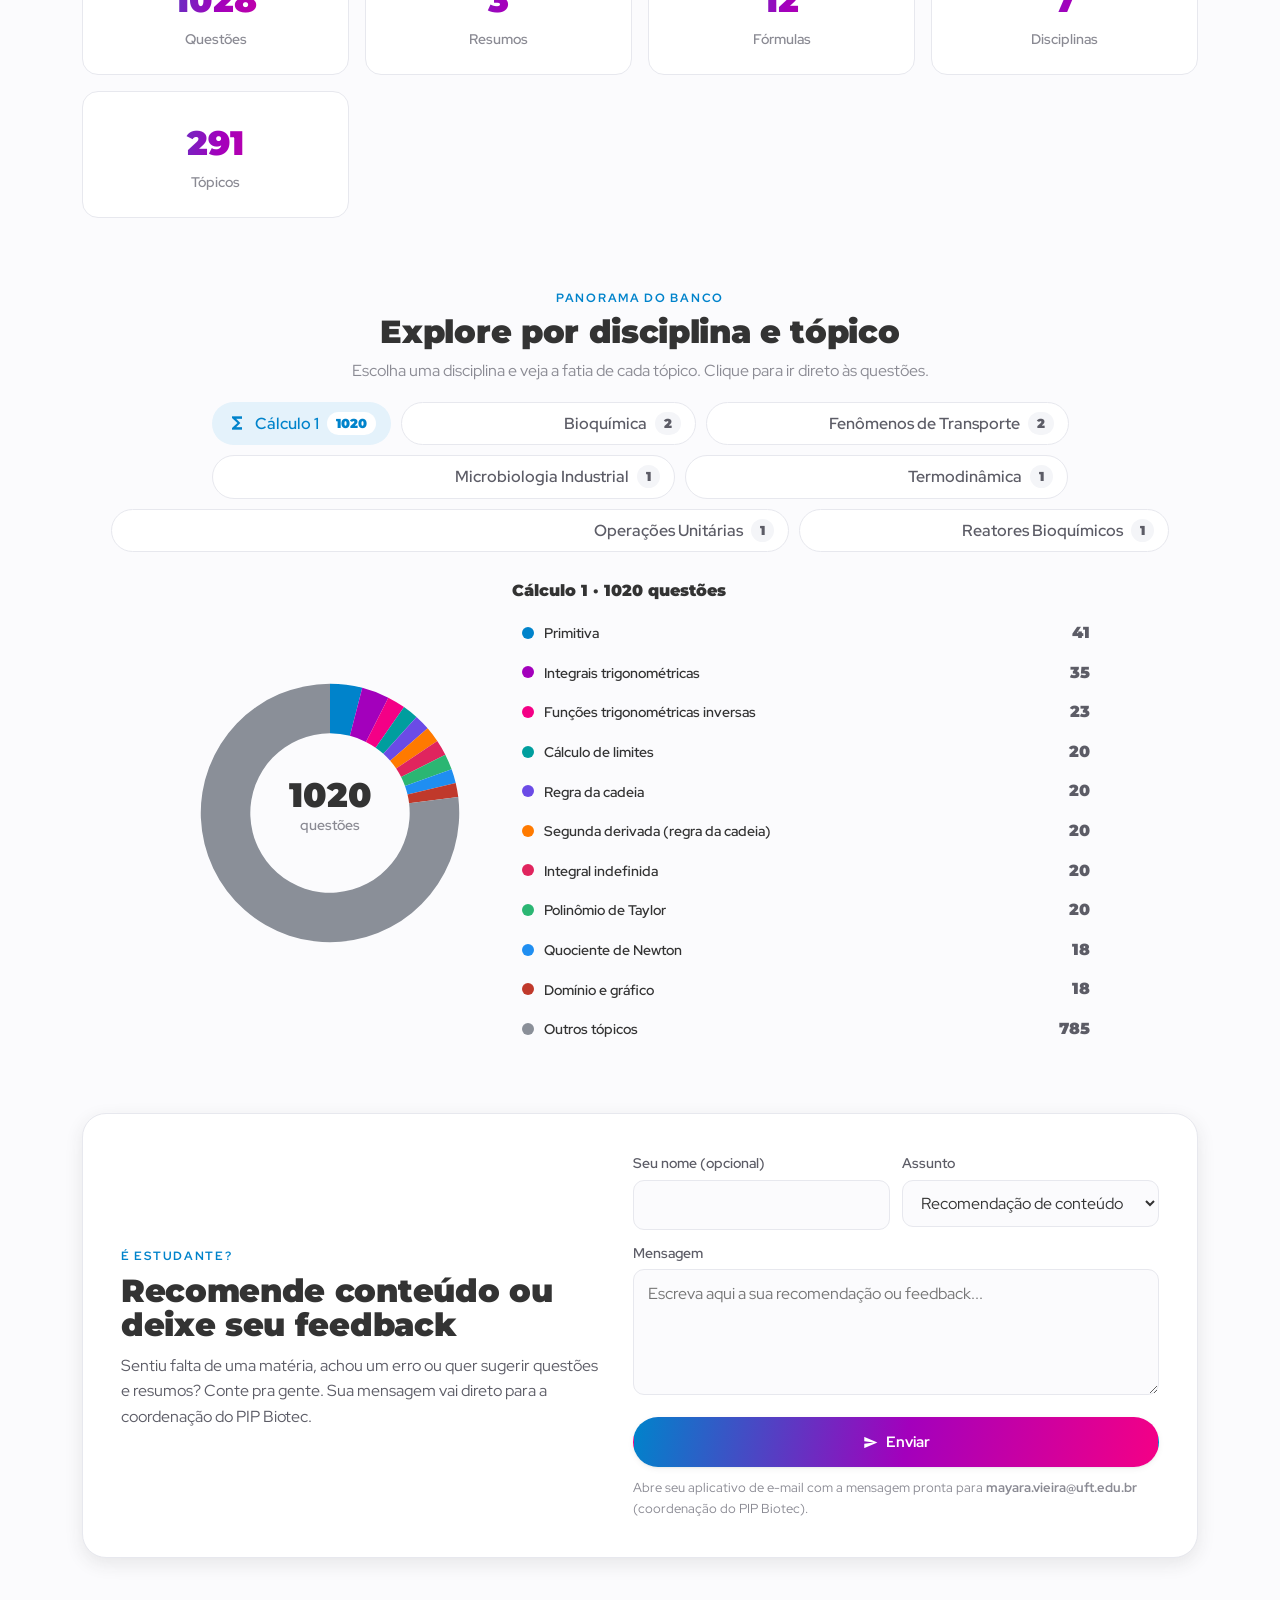
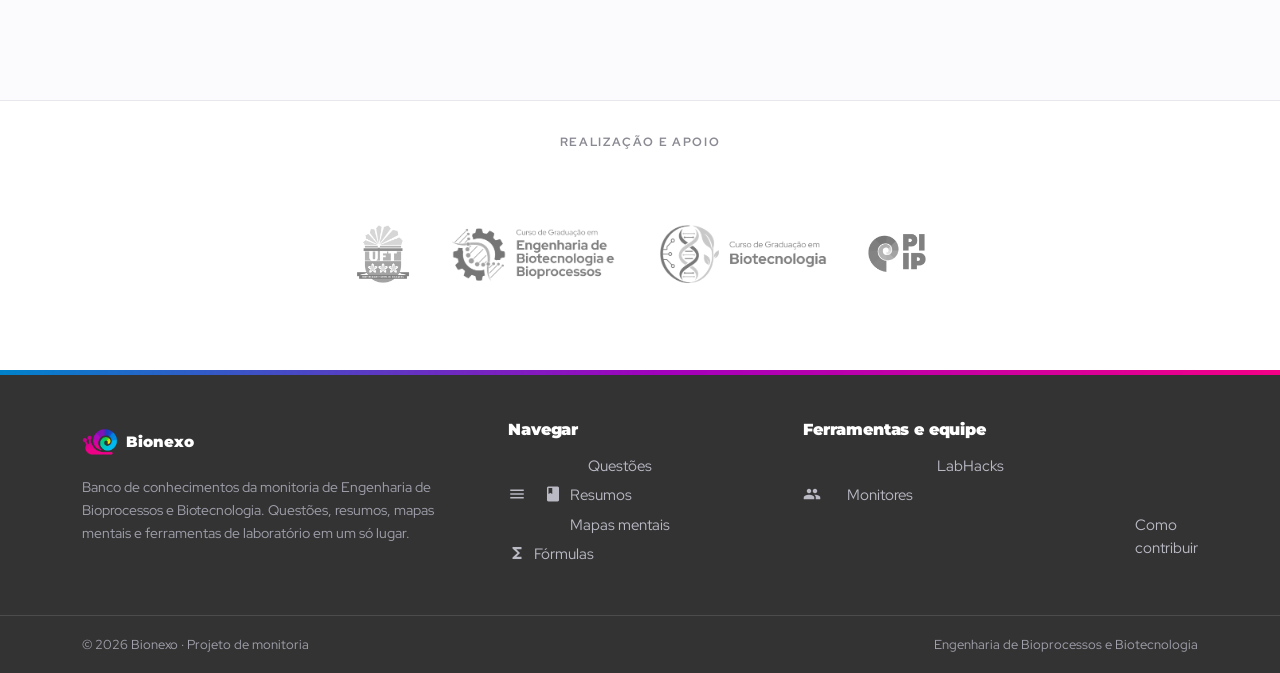
==== commit 6b68afe3: "v1" ====
--- a/index.html
+++ b/index.html
@@ -19,16 +19,12 @@
   <section class="hero">
     <div class="container">
       <div>
-        <span class="eyebrow">Monitoria &middot; Engenharia de Bioprocessos e Biotecnologia</span>
         <h1>Conecte-se ao conhecimento do seu curso</h1>
         <p class="lead">Um banco colaborativo de questões resolvidas, resumos, mapas mentais, fórmulas e ferramentas de bancada. Feito pelos monitores para você estudar de forma ativa, no seu ritmo.</p>
         <div class="hero-actions">
           <a class="btn btn-primary" href="questoes.html"><span class="material-icons mi-sm">quiz</span> Resolver questões</a>
           <a class="btn btn-ghost" href="labhacks.html"><span class="material-icons mi-sm">science</span> Abrir LabHacks</a>
         </div>
-      </div>
-      <div class="hero-art" aria-hidden="true">
-        <img class="hero-logo" src="assets/img/id/bionexo.svg" alt="">
       </div>
     </div>
   </section>
@@ -95,19 +91,66 @@
         <div class="stat"><div class="num grad-text" data-stat="resumos">0</div><div class="lbl">Resumos</div></div>
         <div class="stat"><div class="num grad-text" data-stat="formulas">0</div><div class="lbl">Fórmulas</div></div>
         <div class="stat"><div class="num grad-text" data-stat="disciplinas">0</div><div class="lbl">Disciplinas</div></div>
-      </div>
-    </div>
-  </section>
-
-  <!-- CTA -->
-  <section class="section" style="padding-top:0">
-    <div class="container">
-      <div class="card" style="background:var(--grad);color:#fff;border:0;display:flex;flex-wrap:wrap;gap:20px;align-items:center;justify-content:space-between;padding:42px">
-        <div>
-          <h2 style="color:#fff">É monitor(a)? Contribua com o Bionexo</h2>
-          <p style="color:rgba(255,255,255,.92);margin-top:8px;max-width:54ch">Adicionar uma questão, resumo, fórmula ou mapa mental é simples: basta editar um arquivo de texto. Veja o passo a passo.</p>
-        </div>
-        <a class="btn btn-primary" href="sobre.html#contribuir" style="background:#fff;color:var(--c2)"><span class="material-icons mi-sm">volunteer_activism</span> Como contribuir</a>
+        <div class="stat"><div class="num grad-text" data-stat="topicos">0</div><div class="lbl">Tópicos</div></div>
+      </div>
+    </div>
+  </section>
+
+  <!-- PANORAMA (dashboard interativo) -->
+  <section class="section" style="padding-top:0" id="panorama">
+    <div class="container">
+      <div class="center" style="max-width:660px;margin-inline:auto">
+        <span class="eyebrow">Panorama do banco</span>
+        <h2 style="font-size:clamp(1.5rem,3vw,2rem);margin-top:6px">Explore por disciplina e tópico</h2>
+        <p class="muted" style="margin-top:8px">Escolha uma disciplina e veja a fatia de cada tópico. Clique para ir direto às questões.</p>
+      </div>
+
+      <!-- faixa de disciplinas (ícones) -->
+      <div id="discStrip" class="disc-strip"></div>
+
+      <!-- pizza de tópicos + legenda -->
+      <div class="dash">
+        <div class="dash-pie">
+          <div id="donut"><p class="muted center">Carregando...</p></div>
+        </div>
+        <div class="dash-legend">
+          <div class="dash-legend-head"><span id="pieTitle">—</span></div>
+          <div id="donutLegend" class="donut-legend"></div>
+        </div>
+      </div>
+    </div>
+  </section>
+
+  <!-- FEEDBACK DO ESTUDANTE -->
+  <section class="section" id="feedback" style="padding-top:0">
+    <div class="container">
+      <div class="feedback-cta">
+        <div class="fc-text">
+          <span class="eyebrow">É estudante?</span>
+          <h2>Recomende conteúdo ou deixe seu feedback</h2>
+          <p>Sentiu falta de uma matéria, achou um erro ou quer sugerir questões e resumos? Conte pra gente. Sua mensagem vai direto para a coordenação do PIP Biotec.</p>
+        </div>
+        <form class="fc-form" id="feedbackForm">
+          <div class="field-row">
+            <div>
+              <label for="fbNome">Seu nome (opcional)</label>
+              <input class="field" id="fbNome" type="text" autocomplete="name">
+            </div>
+            <div>
+              <label for="fbTipo">Assunto</label>
+              <select class="field" id="fbTipo">
+                <option>Recomendação de conteúdo</option>
+                <option>Feedback sobre o site</option>
+                <option>Relatar um erro</option>
+                <option>Dúvida</option>
+              </select>
+            </div>
+          </div>
+          <label for="fbMsg">Mensagem</label>
+          <textarea class="field" id="fbMsg" rows="4" placeholder="Escreva aqui a sua recomendação ou feedback..."></textarea>
+          <button class="btn btn-grad" type="submit" style="margin-top:14px;width:100%"><span class="material-icons mi-sm">send</span> Enviar</button>
+          <p class="muted fc-note">Abre seu aplicativo de e-mail com a mensagem pronta para <b>mayara.vieira@uft.edu.br</b> (coordenação do PIP Biotec).</p>
+        </form>
       </div>
     </div>
   </section>
@@ -115,20 +158,128 @@
   <div id="footer"></div>
 
   <script src="data/questoes.js"></script>
+  <script src="data/questoes-fontes.js"></script>
   <script src="data/resumos.js"></script>
   <script src="data/formulas.js"></script>
   <script src="data/mapas.js"></script>
   <script src="js/components.js"></script>
+  <script src="js/mathplot.js"></script>
+  <script src="js/mathfmt.js"></script>
+  <script src="js/tsv.js"></script>
   <script>
     (function () {
       const D = window.BIONEXO || {};
-      const q = D.questoes || [], r = D.resumos || [], f = D.formulas || [], m = D.mapas || [];
-      const discs = new Set([...q, ...r, ...m].map(x => x.disciplina).filter(Boolean));
+      const r = D.resumos || [], f = D.formulas || [], m = D.mapas || [];
       const set = (k, v) => { const el = document.querySelector(`[data-stat="${k}"]`); if (el) el.textContent = v; };
-      set("questoes", q.length);
       set("resumos", r.length);
       set("formulas", f.length);
-      set("disciplinas", discs.size);
+      // questões e disciplinas incluem os bancos .tsv (carregamento assíncrono)
+      const applyQ = (q) => {
+        const discs = new Set([...q, ...r, ...m].map(x => x.disciplina).filter(Boolean));
+        const tops = new Set(q.map(x => x.topico).filter(Boolean));
+        set("questoes", q.length);
+        set("disciplinas", discs.size);
+        set("topicos", tops.size);
+        buildChart(q);
+      };
+      if (window.Bionexo && window.Bionexo.loadQuestoes) window.Bionexo.loadQuestoes().then(applyQ);
+      else applyQ(D.questoes || []);
+
+      // ---- dashboard interativo: disciplinas (ícones) + pizza de tópicos ----
+      const esc = s => (window.Bionexo ? window.Bionexo.esc(s) : s);
+      const DISC_ICON = {
+        "Cálculo 1": "functions", "Bioquímica": "biotech", "Microbiologia Industrial": "coronavirus",
+        "Fenômenos de Transporte": "waves", "Termodinâmica": "thermostat",
+        "Operações Unitárias": "precision_manufacturing", "Reatores Bioquímicos": "science",
+      };
+      const PIE = ["#0083cb", "#a300bc", "#f40086", "#009e9e", "#6b4be6", "#ff7a00", "#e0245e", "#2bb673", "#1f8ef1", "#c0392b", "#8a8f98"];
+      let CHART = [], selDisc = null;
+
+      function buildChart(q) {
+        CHART = q;
+        const byDisc = {};
+        q.forEach(x => { if (x.disciplina) byDisc[x.disciplina] = (byDisc[x.disciplina] || 0) + 1; });
+        const discs = Object.keys(byDisc).sort((a, b) => byDisc[b] - byDisc[a]);
+        selDisc = discs[0] || null;
+        const strip = document.getElementById("discStrip");
+        if (strip) {
+          strip.innerHTML = discs.map(d => `<button class="disc-chip${d === selDisc ? " active" : ""}" data-disc="${esc(d)}">
+            <span class="material-icons">${DISC_ICON[d] || "menu_book"}</span>
+            <span class="disc-chip-t">${esc(d)}</span><span class="disc-chip-n">${byDisc[d]}</span></button>`).join("");
+          strip.querySelectorAll("[data-disc]").forEach(b => b.addEventListener("click", () => {
+            selDisc = b.dataset.disc;
+            strip.querySelectorAll(".disc-chip").forEach(x => x.classList.toggle("active", x.dataset.disc === selDisc));
+            drawPie();
+          }));
+        }
+        drawPie();
+      }
+
+      function donutSVG(data, total) {
+        const cx = 130, cy = 130, R = 120, r = 74;
+        if (data.length === 1) {
+          return `<svg viewBox="0 0 260 260" class="donut-svg"><circle cx="${cx}" cy="${cy}" r="${(R + r) / 2}" fill="none" stroke="${data[0].color}" stroke-width="${R - r}" class="donut-seg" data-seg="${esc(data[0].k)}"><title>${esc(data[0].k)}: ${data[0].n}</title></circle>
+            <text x="${cx}" y="${cy - 6}" text-anchor="middle" class="donut-total">${total}</text><text x="${cx}" y="${cy + 16}" text-anchor="middle" class="donut-sub">questões</text></svg>`;
+        }
+        let a0 = -Math.PI / 2;
+        const segs = data.map(d => {
+          const a1 = a0 + (d.n / total) * 2 * Math.PI, large = (a1 - a0) > Math.PI ? 1 : 0;
+          const P = (rad, a) => [(cx + rad * Math.cos(a)).toFixed(2), (cy + rad * Math.sin(a)).toFixed(2)];
+          const o0 = P(R, a0), o1 = P(R, a1), i1 = P(r, a1), i0 = P(r, a0);
+          const d2 = `M${o0[0]} ${o0[1]} A${R} ${R} 0 ${large} 1 ${o1[0]} ${o1[1]} L${i1[0]} ${i1[1]} A${r} ${r} 0 ${large} 0 ${i0[0]} ${i0[1]} Z`;
+          a0 = a1;
+          return `<path class="donut-seg" d="${d2}" fill="${d.color}" data-seg="${esc(d.k)}"><title>${esc(d.k)}: ${d.n}</title></path>`;
+        }).join("");
+        return `<svg viewBox="0 0 260 260" class="donut-svg">${segs}<text x="${cx}" y="${cy - 6}" text-anchor="middle" class="donut-total">${total}</text><text x="${cx}" y="${cy + 16}" text-anchor="middle" class="donut-sub">questões</text></svg>`;
+      }
+
+      function drawPie() {
+        const box = document.getElementById("donut"), leg = document.getElementById("donutLegend"), title = document.getElementById("pieTitle");
+        if (!box) return;
+        const counts = {};
+        CHART.filter(x => x.disciplina === selDisc).forEach(x => { const t = x.topico || "(sem tópico)"; counts[t] = (counts[t] || 0) + 1; });
+        let rows = Object.keys(counts).map(k => ({ k, n: counts[k] })).sort((a, b) => b.n - a.n);
+        const total = rows.reduce((s, x) => s + x.n, 0);
+        let top = rows.slice(0, 10);
+        const resto = rows.slice(10).reduce((s, x) => s + x.n, 0);
+        if (resto > 0) top.push({ k: "Outros tópicos", n: resto, _outros: true });
+        top.forEach((x, i) => x.color = PIE[i % PIE.length]);
+        if (title) title.textContent = (selDisc || "—") + (total ? " · " + total + " questões" : "");
+        box.innerHTML = total ? donutSVG(top, total) : '<p class="muted center">Sem dados.</p>';
+        const hrefOf = x => x._outros ? "" : `href="questoes.html?disciplina=${encodeURIComponent(selDisc)}&topico=${encodeURIComponent(x.k)}"`;
+        if (leg) leg.innerHTML = top.map(x => `<a class="leg-row" ${hrefOf(x)} data-seg="${esc(x.k)}">
+          <span class="leg-dot" style="background:${x.color}"></span><span class="leg-label">${esc(x.k)}</span><span class="leg-val">${x.n}</span></a>`).join("");
+        const byK = {}; top.forEach(x => byK[x.k] = x);
+        const hover = (k, on) => {
+          box.querySelectorAll(".donut-seg").forEach(s => s.classList.toggle("dim", on && s.dataset.seg !== k));
+          if (leg) leg.querySelectorAll(".leg-row").forEach(s => s.classList.toggle("hot", on && s.dataset.seg === k));
+        };
+        box.querySelectorAll(".donut-seg").forEach(s => {
+          s.addEventListener("mouseenter", () => hover(s.dataset.seg, true));
+          s.addEventListener("mouseleave", () => hover(s.dataset.seg, false));
+          s.addEventListener("click", () => { const x = byK[s.dataset.seg]; if (x && !x._outros) location.href = "questoes.html?disciplina=" + encodeURIComponent(selDisc) + "&topico=" + encodeURIComponent(x.k); });
+        });
+        if (leg) leg.querySelectorAll(".leg-row").forEach(s => {
+          s.addEventListener("mouseenter", () => hover(s.dataset.seg, true));
+          s.addEventListener("mouseleave", () => hover(s.dataset.seg, false));
+        });
+      }
+    })();
+
+    // Formulário de feedback -> abre o e-mail (sem backend)
+    (function () {
+      const f = document.getElementById("feedbackForm");
+      if (!f) return;
+      f.addEventListener("submit", e => {
+        e.preventDefault();
+        const nome = document.getElementById("fbNome").value.trim();
+        const tipo = document.getElementById("fbTipo").value;
+        const msg = document.getElementById("fbMsg").value.trim();
+        const assunto = "[Bionexo] " + tipo + (nome ? " — " + nome : "");
+        const corpo = (msg || "") + "\n\n—\nEnviado pelo site Bionexo" + (nome ? " por " + nome : "");
+        window.location.href = "mailto:mayara.vieira@uft.edu.br?subject=" +
+          encodeURIComponent(assunto) + "&body=" + encodeURIComponent(corpo);
+      });
     })();
   </script>
 </body>
--- a/css/style.css
+++ b/css/style.css
@@ -172,27 +172,61 @@
 /* -------- Hero -------- */
 .hero { position: relative; overflow: hidden; color: #fff; background: var(--grad); }
 .hero::before {
-  /* foto de fundo da hero, esmaecida (transparente) sobre o gradiente */
-  content: ""; position: absolute; inset: 0; opacity: .28; pointer-events: none;
+  /* logo Bionexo grande, cortada e bem fraca, ENTRE o gradiente e a foto */
+  content: ""; position: absolute; inset: 0; z-index: 0; opacity: .07; pointer-events: none;
+  background-image: url("../assets/img/id/bionexo.svg");
+  background-repeat: no-repeat; background-position: right -140px center; background-size: 820px auto;
+}
+.hero::after {
+  /* foto de fundo esmaecida, por cima da logo e abaixo do conteúdo */
+  content: ""; position: absolute; inset: 0; z-index: 1; opacity: .22; pointer-events: none;
   background-image: url("../assets/img/id/biotech-student.jpg");
   background-size: cover; background-position: center;
 }
-.hero::after {
-  content: ""; position: absolute; inset: 0; pointer-events: none;
-  background: radial-gradient(120% 90% at 85% -10%, rgba(255,255,255,.18), transparent 55%);
-}
-.hero .container { position: relative; z-index: 1; padding-block: 76px 64px; display: grid; grid-template-columns: 1.12fr .88fr; gap: 48px; align-items: center; }
-.hero .eyebrow { color: rgba(255,255,255,.9); }
-.hero h1 { font-size: clamp(2.2rem, 5vw, 3.5rem); margin-top: 14px; color: #fff; }
-.hero p.lead { margin-top: 18px; max-width: 48ch; color: rgba(255,255,255,.92); }
+.hero .container { position: relative; z-index: 2; padding-block: 76px 70px; max-width: 760px; }
+.hero h1 { font-size: clamp(2.2rem, 5vw, 3.5rem); color: #fff; }
+.hero p.lead { margin-top: 18px; max-width: 52ch; color: rgba(255,255,255,.92); }
 .hero-actions { display: flex; flex-wrap: wrap; gap: 12px; margin-top: 30px; }
 .hero-actions .btn-primary { background: #fff; color: var(--c2); }
 .hero-actions .btn-primary:hover { filter: none; background: #fff; }
 .hero-actions .btn-ghost { background: rgba(255,255,255,.12); color: #fff; border-color: rgba(255,255,255,.4); }
 .hero-actions .btn-ghost:hover { background: rgba(255,255,255,.2); color: #fff; }
-.hero-art { display: grid; place-items: center; padding: 10px; }
-.hero-art svg { filter: drop-shadow(0 18px 30px rgba(51,51,51,.25)); }
-.hero-logo { width: 100%; max-width: 300px; filter: brightness(0) invert(1) drop-shadow(0 14px 26px rgba(0,0,0,.22)); }
+
+/* -------- Dashboard interativo (home) -------- */
+.disc-strip { display: flex; flex-wrap: wrap; gap: 10px; justify-content: center; margin: 18px 0 26px; }
+.disc-chip { display: inline-flex; align-items: center; gap: 8px; padding: 8px 14px; border-radius: 999px; border: 1px solid var(--border); background: var(--surface); cursor: pointer; font-family: var(--font-body); font-weight: 600; color: var(--ink-soft); transition: .15s; }
+.disc-chip:hover { border-color: var(--border-strong); color: var(--ink); }
+.disc-chip.active { background: var(--accent-soft); color: var(--accent); border-color: transparent; }
+.disc-chip .material-icons { font-size: 20px; }
+.disc-chip-n { font-family: var(--font-head); font-weight: 900; background: var(--surface-2); border-radius: 999px; padding: 1px 9px; font-size: .82rem; }
+.disc-chip.active .disc-chip-n { background: #fff; }
+
+.dash { display: grid; grid-template-columns: 300px 1fr; gap: 32px; align-items: center; max-width: 920px; margin: 0 auto; }
+.dash-pie { display: grid; place-items: center; }
+.donut-svg { width: 100%; max-width: 280px; }
+.donut-seg { cursor: pointer; transition: opacity .15s, transform .15s; transform-origin: 130px 130px; }
+.donut-seg:hover { opacity: .88; }
+.donut-seg.dim { opacity: .3; }
+.donut-total { font-family: var(--font-head); font-weight: 900; font-size: 2rem; fill: var(--ink); }
+.donut-sub { fill: var(--muted); font-size: .8rem; font-weight: 600; }
+.dash-legend-head { font-family: var(--font-head); font-weight: 900; margin-bottom: 10px; color: var(--ink); }
+.donut-legend { display: grid; gap: 2px; }
+.leg-row { display: flex; align-items: center; gap: 10px; padding: 6px 10px; border-radius: 9px; text-decoration: none; color: var(--ink); transition: .14s; }
+.leg-row:hover, .leg-row.hot { background: var(--surface-2); text-decoration: none; }
+.leg-dot { width: 12px; height: 12px; border-radius: 50%; flex: none; }
+.leg-label { flex: 1; font-size: .9rem; font-weight: 600; white-space: nowrap; overflow: hidden; text-overflow: ellipsis; }
+.leg-val { font-family: var(--font-head); font-weight: 900; color: var(--ink-soft); }
+@media (max-width: 680px) { .dash { grid-template-columns: 1fr; gap: 20px; } }
+
+/* -------- Feedback do estudante -------- */
+.feedback-cta { display: grid; grid-template-columns: 1fr 1.1fr; gap: 34px; align-items: center; background: var(--surface); border: 1px solid var(--border); border-radius: var(--radius-lg); box-shadow: var(--shadow-md); padding: 38px; }
+.feedback-cta .fc-text h2 { font-size: clamp(1.5rem, 3vw, 2rem); margin-top: 6px; }
+.feedback-cta .fc-text p { color: var(--ink-soft); margin-top: 10px; }
+.fc-form label { display: block; font-weight: 600; font-size: .88rem; color: var(--ink-soft); margin: 12px 0 5px; }
+.fc-form .field-row > div > label { margin-top: 0; }
+textarea.field { width: 100%; resize: vertical; min-height: 96px; font-family: inherit; }
+.fc-note { font-size: .82rem; margin-top: 10px; }
+@media (max-width: 760px) { .feedback-cta { grid-template-columns: 1fr; padding: 24px; } }
 
 /* -------- Grid / cartoes -------- */
 .grid { display: grid; gap: 22px; }
@@ -305,6 +339,55 @@
 .resolucao p { margin-top: 8px; }
 .resolucao ol, .resolucao ul { margin-top: 8px; padding-left: 22px; }
 .resolucao li { margin-top: 6px; }
+
+/* -------- Barra de ações, carrinho e seleção -------- */
+.q-actions-bar { display: flex; flex-wrap: wrap; gap: 10px; margin: 2px 0 16px; }
+#qDicasAll.active { background: var(--accent-soft); color: var(--accent); border-color: transparent; }
+.q-pick { display: inline-grid; place-items: center; cursor: pointer; margin-right: 2px; }
+.q-pick input { width: 18px; height: 18px; accent-color: var(--accent); cursor: pointer; }
+.q-card.picked { box-shadow: 0 0 0 2px var(--accent) inset, var(--shadow-sm); }
+.chip-link, a.chip { cursor: pointer; text-decoration: none; transition: .14s; }
+.chip-link:hover, a.chip:hover { filter: brightness(.96); text-decoration: none; }
+.chip-link { background: var(--surface-2); }
+
+.cart-bar {
+  position: sticky; bottom: 14px; z-index: 30; margin-top: 20px;
+  display: flex; align-items: center; gap: 12px; flex-wrap: wrap;
+  background: var(--surface); border: 1px solid var(--border-strong); border-radius: 999px;
+  box-shadow: var(--shadow-lg); padding: 10px 18px;
+}
+.cart-bar .material-icons { color: var(--accent); }
+.cart-bar .cart-count { font-weight: 600; }
+.cart-bar .cart-actions { margin-left: auto; display: flex; gap: 8px; }
+.q-more { text-align: center; margin-top: 20px; }
+
+.sim-custom { background: var(--accent-soft); border: 1px solid var(--border); border-radius: var(--radius); padding: 20px 22px; margin-bottom: 22px; }
+.sim-custom h2 { font-size: 1.2rem; display: flex; align-items: center; gap: 8px; }
+
+/* -------- Dicas / glossário -------- */
+.glossterm {
+  font: inherit; color: var(--accent); background: linear-gradient(transparent 62%, var(--accent-soft) 62%);
+  border: 0; padding: 0 1px; cursor: help; border-bottom: 1px dashed var(--accent);
+}
+.glossterm:hover { background: var(--accent-soft); }
+.gloss-pop {
+  position: absolute; z-index: 200; max-width: 300px; background: var(--surface);
+  border: 1px solid var(--border-strong); border-radius: var(--radius-sm); box-shadow: var(--shadow-lg);
+  padding: 12px 14px; font-size: .9rem;
+}
+.gloss-pop strong { color: var(--accent); display: block; margin-bottom: 4px; }
+.gloss-pop p { margin: 0; color: var(--ink-soft); }
+
+/* -------- Metadados e plots das questões -------- */
+.q-local { font-size: .78rem; color: var(--muted); font-weight: 600; margin-bottom: 6px; }
+.q-nota { display: flex; align-items: center; gap: 6px; margin-top: 16px; padding: 10px 14px; background: var(--surface-2); border-radius: var(--radius-sm); font-size: .9rem; color: var(--ink-soft); }
+.q-gabarito { margin: 0 0 12px; padding: 10px 14px; background: var(--accent-soft); border-radius: var(--radius-sm); color: var(--ink); }
+.q-gabarito p { margin: 0; display: inline; }
+.plot-fig { margin: 0 0 14px; }
+.plot-fig figcaption { font-size: .8rem; color: var(--muted); font-weight: 600; margin-bottom: 4px; }
+.numline { width: 100%; max-width: 620px; height: auto; display: block; }
+.fnplot { width: 100%; max-width: 580px; height: auto; display: block; border: 1px solid var(--border); border-radius: var(--radius-sm); }
+.q-enun { overflow-x: auto; }
 
 /* -------- Galeria (resumos / mapas) -------- */
 .gallery { display: grid; gap: 22px; grid-template-columns: repeat(auto-fill, minmax(280px,1fr)); }
@@ -454,7 +537,10 @@
 .monitor-grid { display: grid; grid-template-columns: repeat(auto-fill, minmax(300px, 1fr)); gap: 22px; }
 .monitor-card { background: var(--surface); border: 1px solid var(--border); border-radius: var(--radius); box-shadow: var(--shadow-sm); padding: 24px; display: flex; flex-direction: column; gap: 4px; }
 .monitor-card .m-top { display: flex; align-items: center; gap: 14px; }
-.monitor-avatar { width: 56px; height: 56px; border-radius: 50%; flex: none; display: grid; place-items: center; background: var(--grad); color: #fff; font-family: var(--font-head); font-weight: 900; font-size: 1.3rem; }
+.monitor-avatar { width: 72px; height: 72px; border-radius: 50%; flex: none; display: grid; place-items: center; background: var(--grad); color: #fff; font-family: var(--font-head); font-weight: 900; font-size: 1.4rem; overflow: hidden; }
+.monitor-avatar img { width: 100%; height: 100%; object-fit: cover; border-radius: 50%; }
+.m-discs-label { font-size: .78rem; font-weight: 700; color: var(--muted); text-transform: uppercase; letter-spacing: .04em; margin-top: 14px; }
+.monitor-discs { margin-top: 6px; }
 .monitor-card h3 { font-size: 1.14rem; }
 .monitor-card .m-cycle { color: var(--muted); font-size: .86rem; font-weight: 600; }
 .monitor-discs { display: flex; flex-wrap: wrap; gap: 6px; margin: 14px 0; }
@@ -462,6 +548,18 @@
 .monitor-contacts a { display: flex; align-items: center; gap: 9px; color: var(--ink-soft); font-size: .92rem; font-weight: 600; }
 .monitor-contacts a:hover { color: var(--accent); text-decoration: none; }
 .monitor-contacts .material-icons { color: var(--accent); font-size: 1.15em; }
+
+/* -------- Coordenação (Sobre) -------- */
+.coord { display: flex; gap: 18px; align-items: flex-start; background: var(--surface-2); border: 1px solid var(--border); border-radius: var(--radius); padding: 22px; margin-top: 14px; }
+.coord-av { width: 64px; height: 64px; flex: none; border-radius: 50%; display: grid; place-items: center; background: var(--grad); color: #fff; font-family: var(--font-head); font-weight: 900; font-size: 1.3rem; }
+.coord-body h3 { font-size: 1.14rem; margin: 0; }
+.coord-role { color: var(--muted); font-size: .88rem; font-weight: 600; margin: 2px 0 8px; }
+.coord-body p { margin: 0; }
+@media (max-width: 560px) { .coord { flex-direction: column; } }
+
+/* -------- Embed do Instagram -------- */
+.ig-embed { margin: 16px 0 8px; border-radius: var(--radius); overflow: hidden; }
+.ig-embed iframe { width: 100%; min-height: 540px; border: 0; display: block; background: var(--surface-2); }
 
 /* -------- Card do Instagram -------- */
 .insta-card {
@@ -522,8 +620,8 @@
 
 /* -------- Responsivo -------- */
 @media (max-width: 960px) {
-  .hero .container { grid-template-columns: 1fr; padding-block: 56px; }
-  .hero-art { max-width: 320px; margin-inline: auto; order: -1; }
+  .hero .container { padding-block: 56px; }
+  .hero::before { background-size: 560px auto; background-position: right -90px center; }
   .grid-3 { grid-template-columns: 1fr 1fr; }
   .stats { grid-template-columns: 1fr 1fr; }
   .site-footer .container { grid-template-columns: 1fr 1fr; }
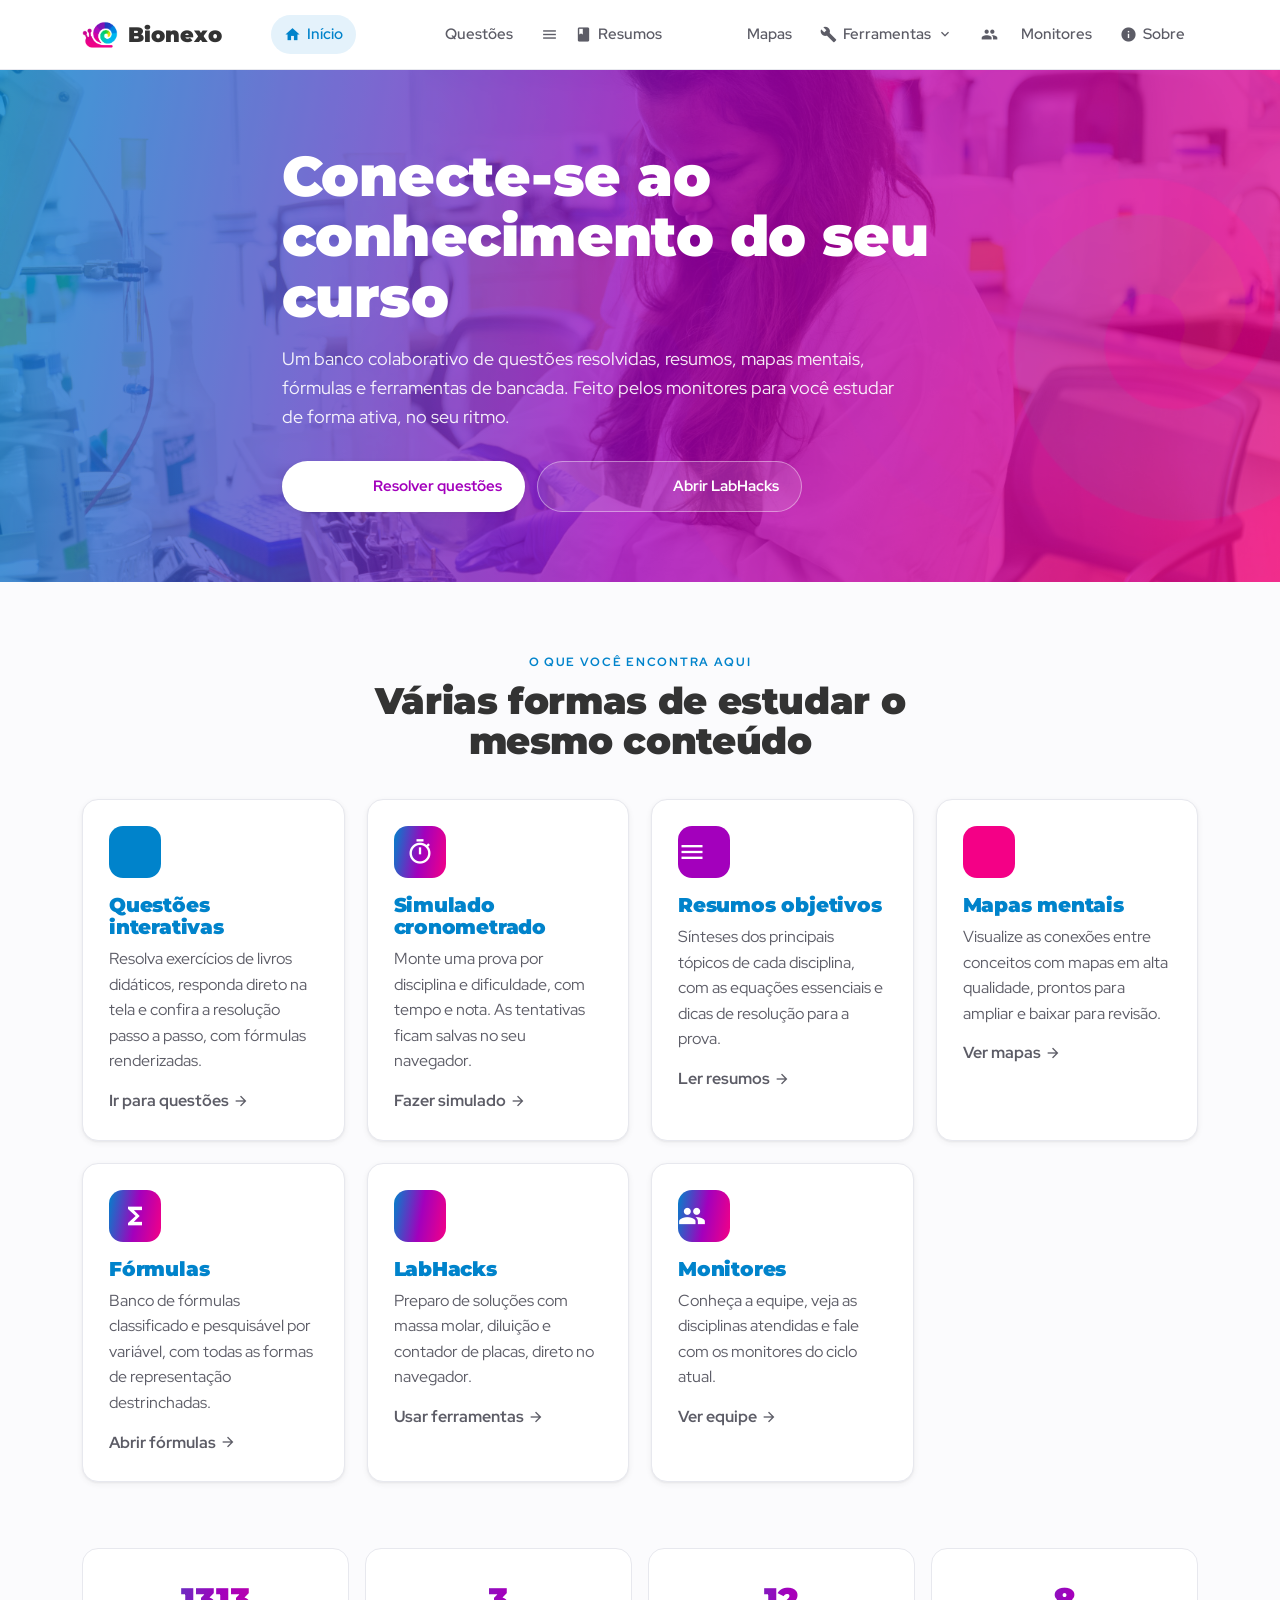
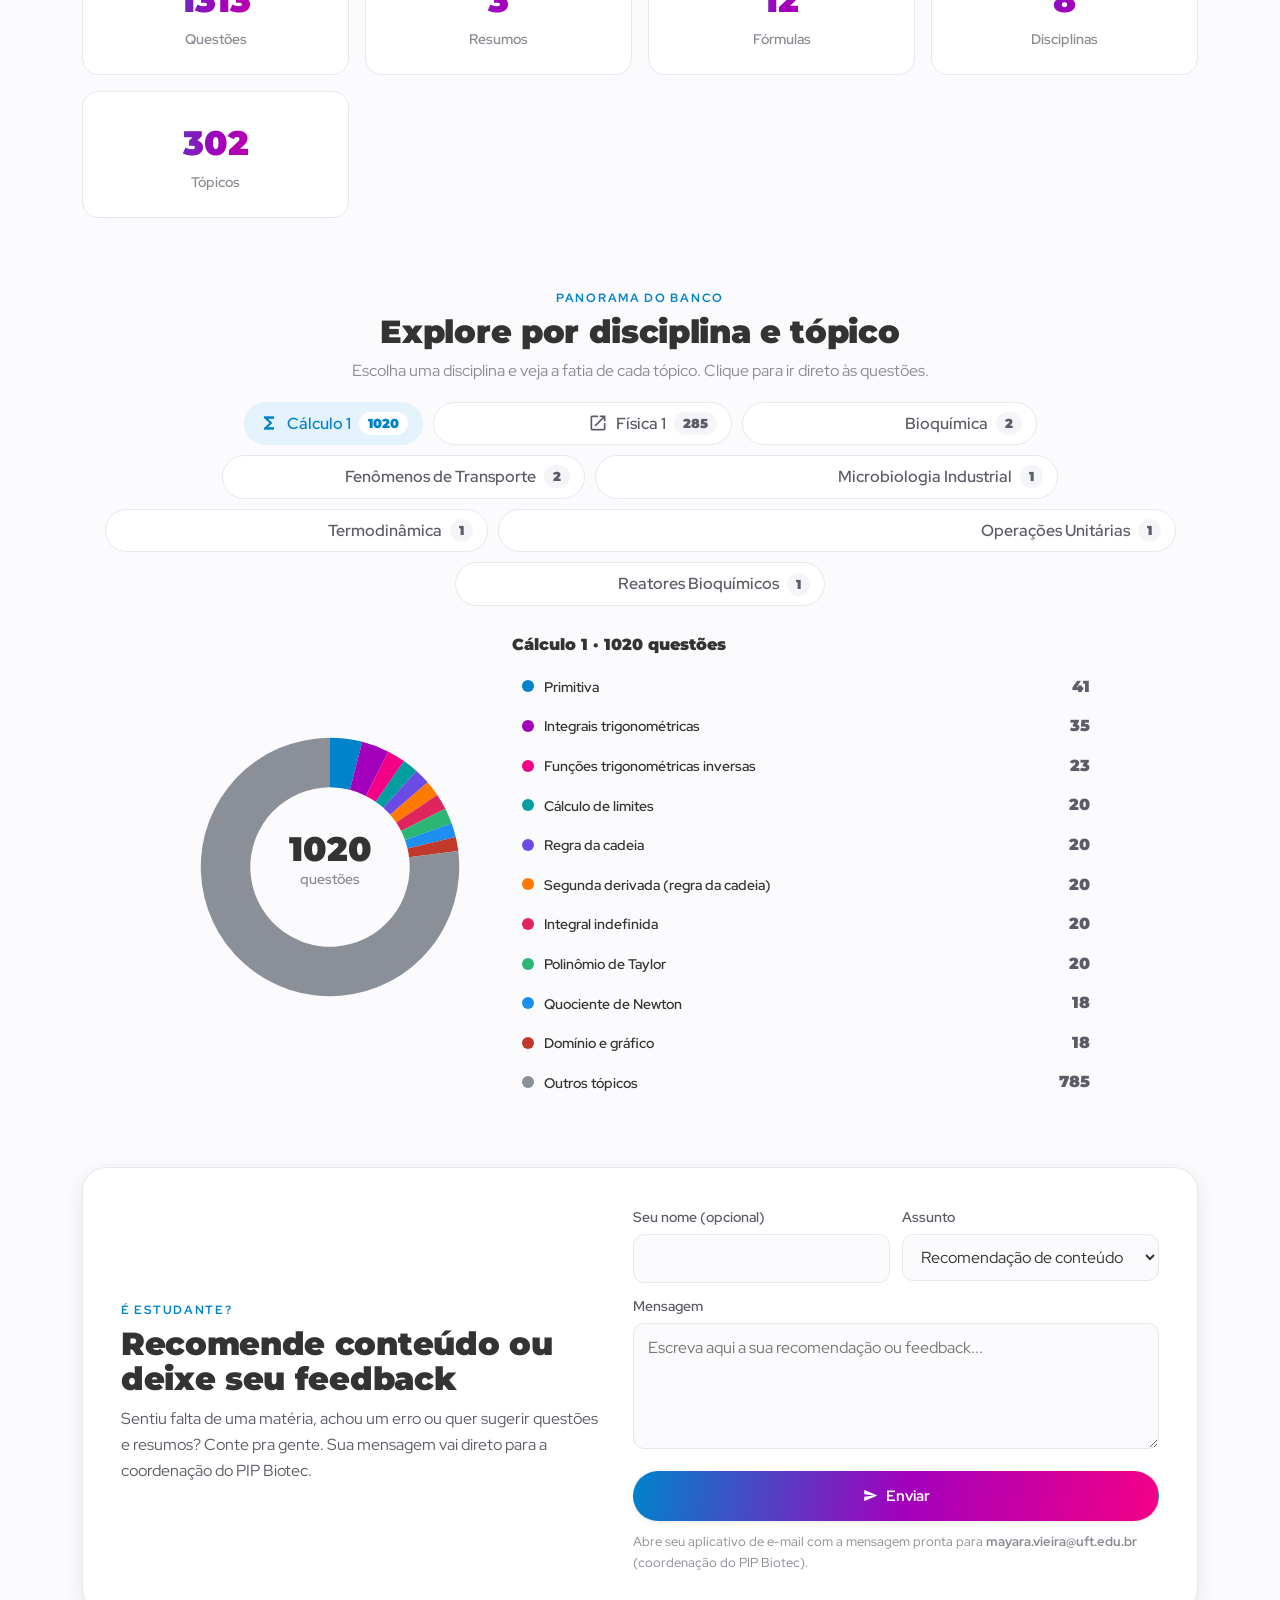
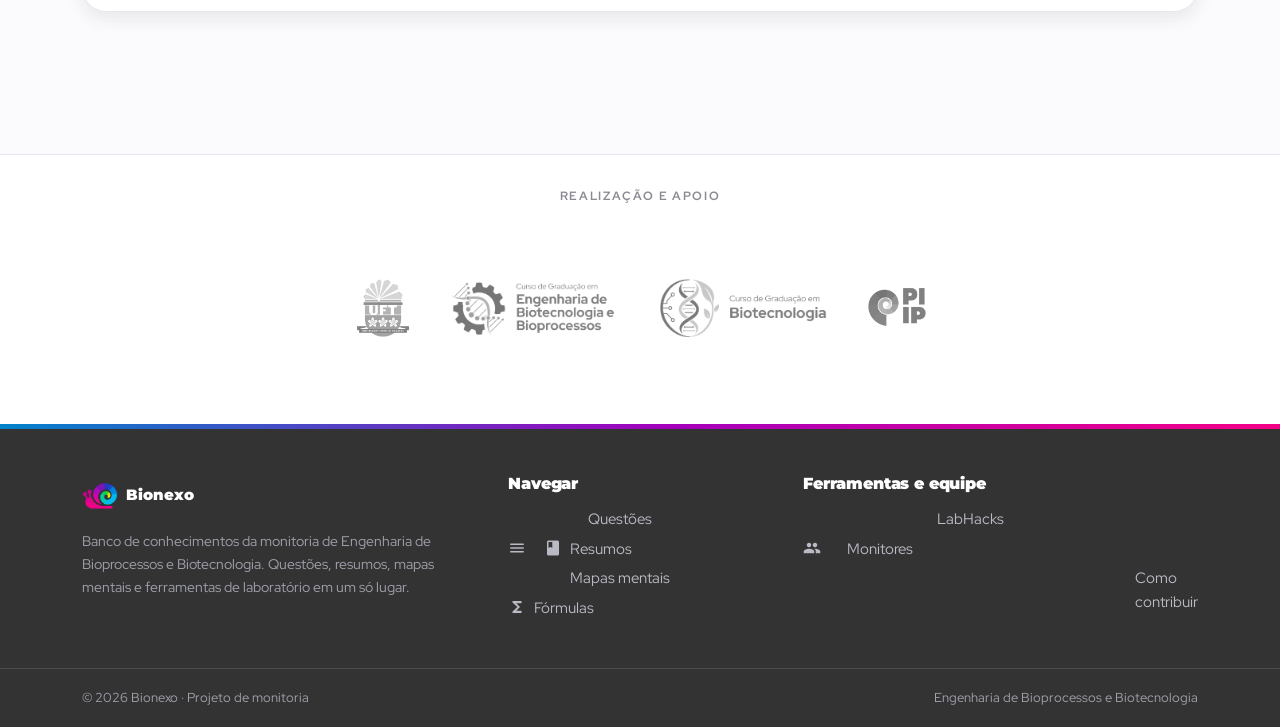
==== commit f6528734: "v1" ====
--- a/index.html
+++ b/index.html
@@ -188,9 +188,9 @@
       // ---- dashboard interativo: disciplinas (ícones) + pizza de tópicos ----
       const esc = s => (window.Bionexo ? window.Bionexo.esc(s) : s);
       const DISC_ICON = {
-        "Cálculo 1": "functions", "Bioquímica": "biotech", "Microbiologia Industrial": "coronavirus",
-        "Fenômenos de Transporte": "waves", "Termodinâmica": "thermostat",
-        "Operações Unitárias": "precision_manufacturing", "Reatores Bioquímicos": "science",
+        "Cálculo 1": "functions", "Física 1": "rocket_launch", "Bioquímica": "biotech",
+        "Microbiologia Industrial": "coronavirus", "Fenômenos de Transporte": "waves",
+        "Termodinâmica": "thermostat", "Operações Unitárias": "precision_manufacturing", "Reatores Bioquímicos": "science",
       };
       const PIE = ["#0083cb", "#a300bc", "#f40086", "#009e9e", "#6b4be6", "#ff7a00", "#e0245e", "#2bb673", "#1f8ef1", "#c0392b", "#8a8f98"];
       let CHART = [], selDisc = null;
--- a/css/style.css
+++ b/css/style.css
@@ -380,6 +380,19 @@
 
 /* -------- Metadados e plots das questões -------- */
 .q-local { font-size: .78rem; color: var(--muted); font-weight: 600; margin-bottom: 6px; }
+/* figuras das questões (ex.: Halliday) */
+.q-figs { display: flex; flex-wrap: wrap; gap: 14px; margin: 14px 0 4px; }
+.q-fig { margin: 0; background: #fff; border: 1px solid var(--border); border-radius: var(--radius-sm); padding: 10px; max-width: 100%; }
+.q-fig img { display: block; max-width: 100%; max-height: 360px; width: auto; height: auto; border-radius: 4px; cursor: zoom-in; }
+.q-fig-erro { display: none; }
+.fig-lightbox { position: fixed; inset: 0; z-index: 120; background: rgba(51,51,51,.88); display: grid; place-items: center; padding: 24px; cursor: zoom-out; }
+.fig-lightbox img { max-width: 94vw; max-height: 90vh; background: #fff; border-radius: var(--radius-sm); box-shadow: var(--shadow-lg); }
+.fig-lightbox .lb-close { position: absolute; top: 18px; right: 22px; width: 46px; height: 46px; border-radius: 50%; background: rgba(255,255,255,.16); color: #fff; border: 0; cursor: pointer; display: grid; place-items: center; }
+/* botão de reportar problema */
+.btn-report { margin-left: auto; width: 34px; height: 34px; flex: none; display: grid; place-items: center; border: 1px solid var(--border); background: var(--surface); border-radius: 9px; color: var(--muted); cursor: pointer; transition: .15s; }
+.btn-report:hover { color: var(--err); border-color: var(--err); background: var(--err-bg); }
+/* botão de dicas ativo */
+[data-dicas].active { background: var(--accent-soft); color: var(--accent); border-color: transparent; }
 .q-nota { display: flex; align-items: center; gap: 6px; margin-top: 16px; padding: 10px 14px; background: var(--surface-2); border-radius: var(--radius-sm); font-size: .9rem; color: var(--ink-soft); }
 .q-gabarito { margin: 0 0 12px; padding: 10px 14px; background: var(--accent-soft); border-radius: var(--radius-sm); color: var(--ink); }
 .q-gabarito p { margin: 0; display: inline; }
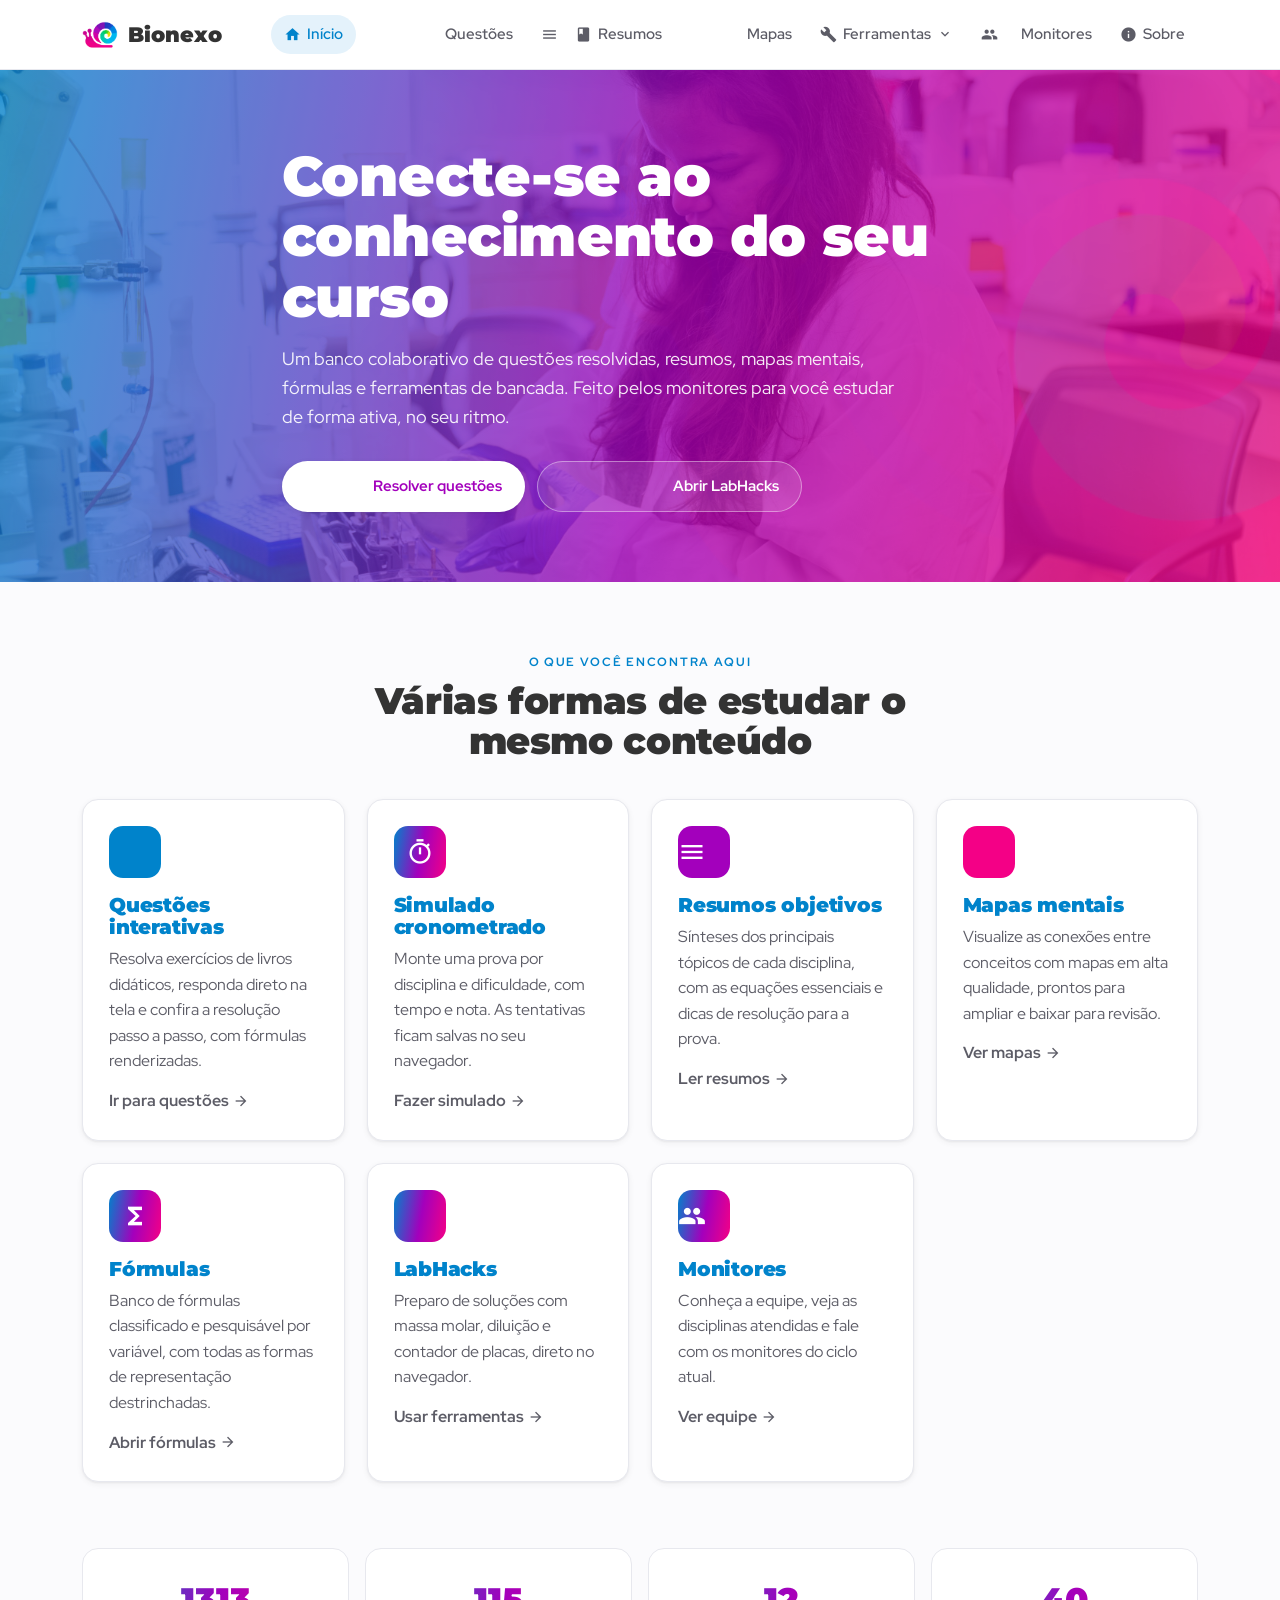
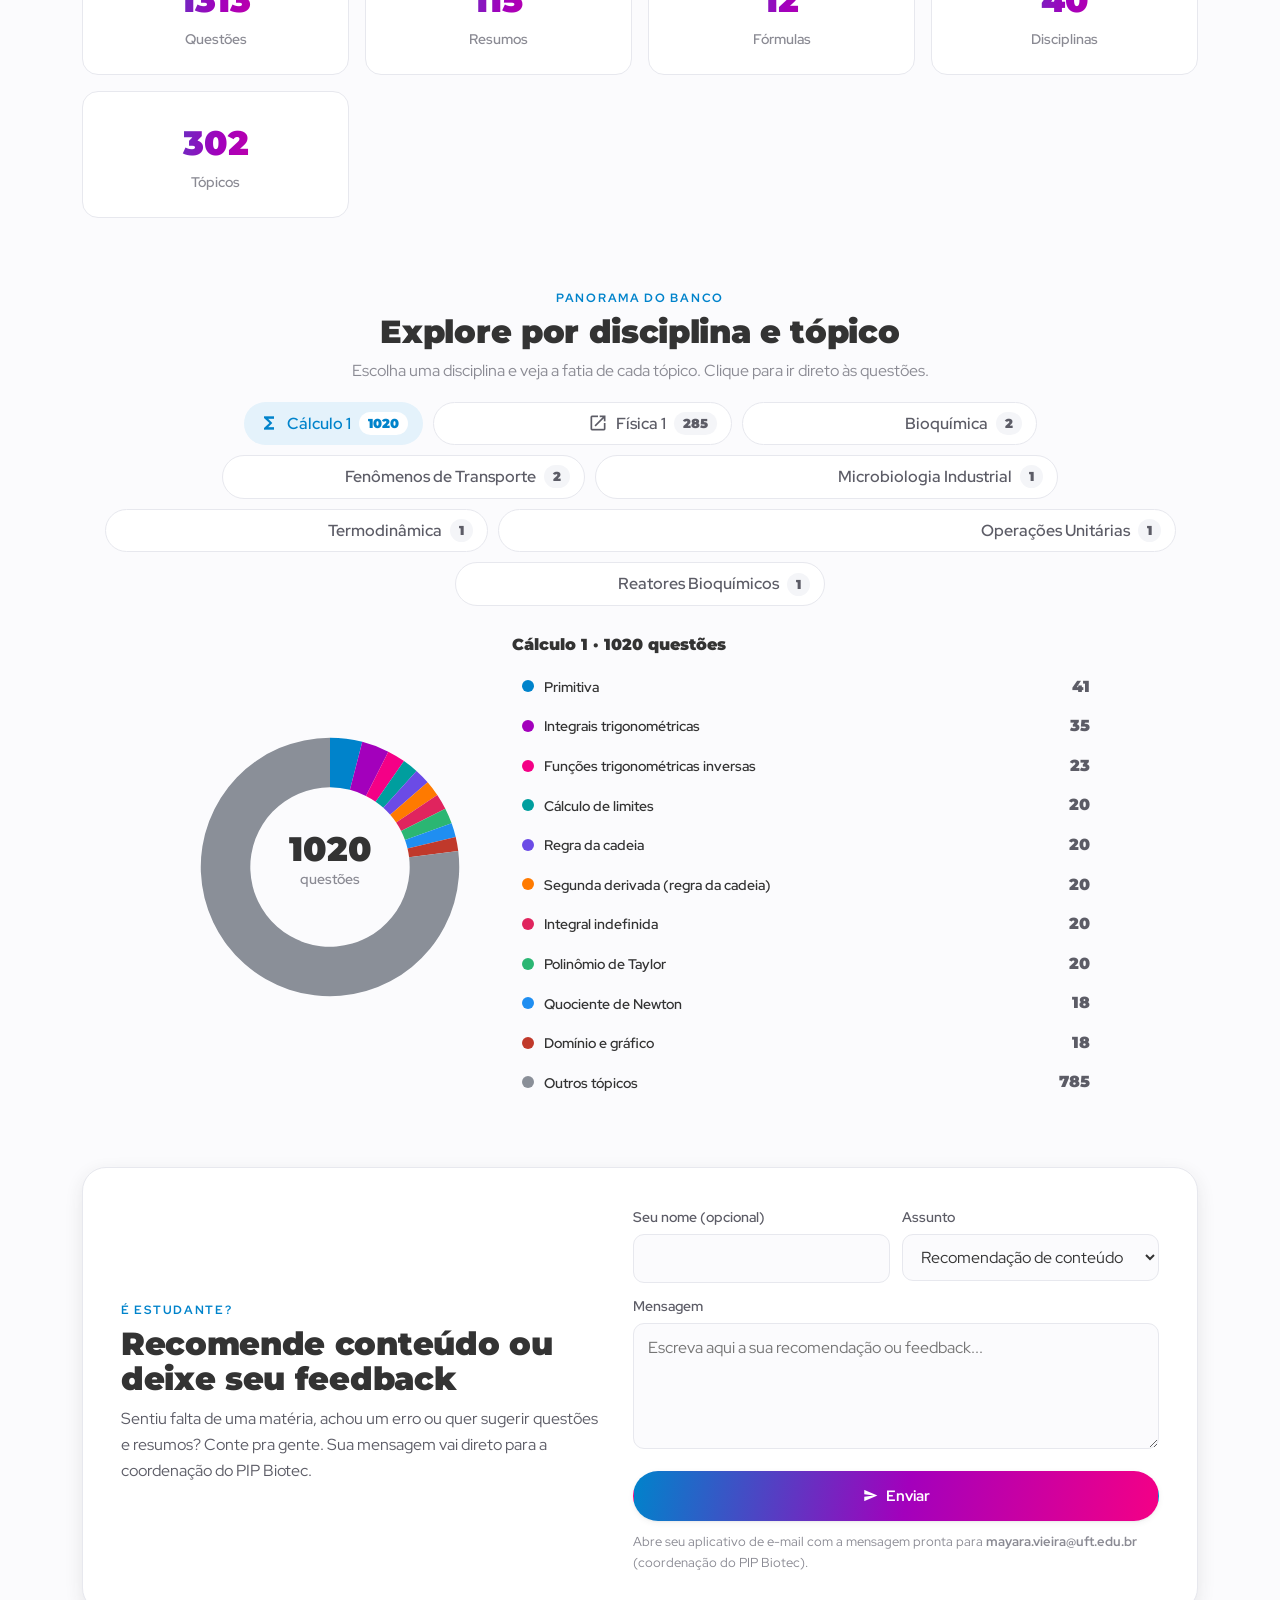
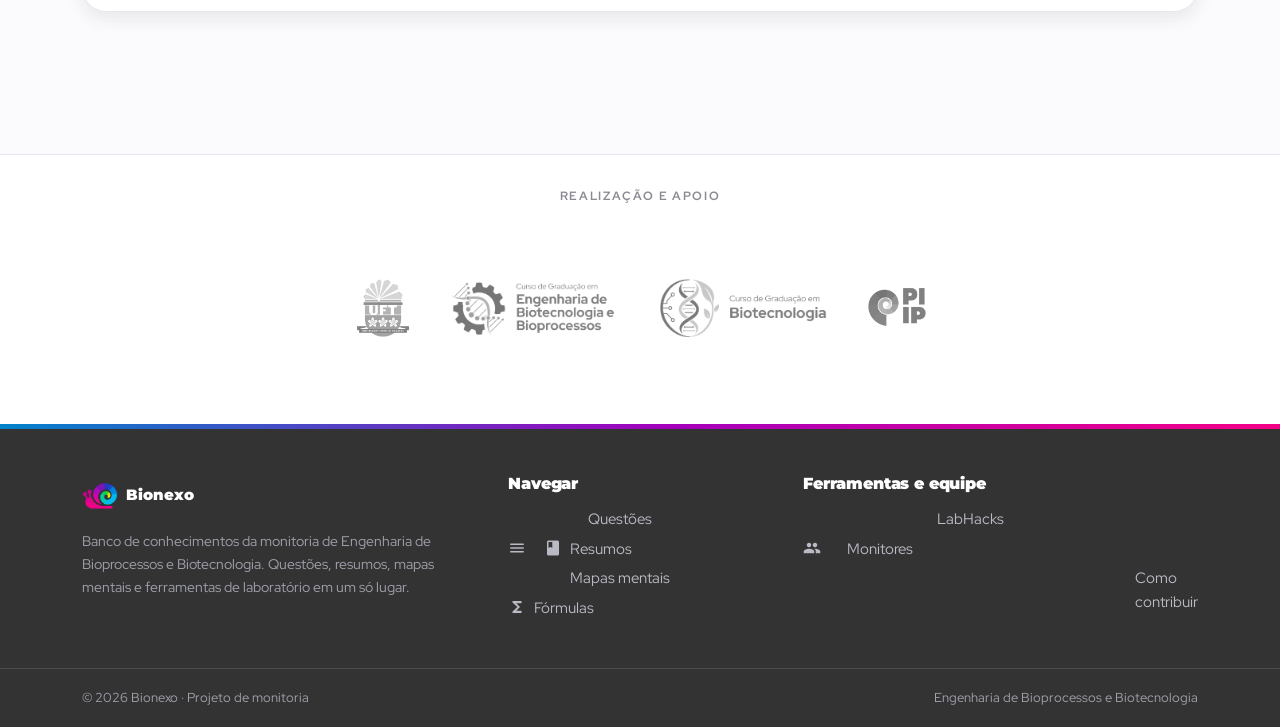
==== commit 704995a7: "v1" ====
--- a/index.html
+++ b/index.html
@@ -160,6 +160,26 @@
   <script src="data/questoes.js"></script>
   <script src="data/questoes-fontes.js"></script>
   <script src="data/resumos.js"></script>
+  <script src="data/resumos/01-calculo.js"></script>
+  <script src="data/resumos/02-algebra-linear.js"></script>
+  <script src="data/resumos/03-quimica-geral.js"></script>
+  <script src="data/resumos/04-quimica-organica-analitica.js"></script>
+  <script src="data/resumos/05-fisica.js"></script>
+  <script src="data/resumos/06-bioquimica-celular.js"></script>
+  <script src="data/resumos/07-microbiologia-molecular.js"></script>
+  <script src="data/resumos/08-calculo2-numericos.js"></script>
+  <script src="data/resumos/09-engenharia-bioprocessos.js"></script>
+  <script src="data/resumos/10-edo-bioprocessos.js"></script>
+  <script src="data/resumos/11-protocolos-laboratorio.js"></script>
+  <script src="data/resumos/12-mecanica.js"></script>
+  <script src="data/resumos/13-fisico-quimica.js"></script>
+  <script src="data/resumos/14-eletromagnetismo.js"></script>
+  <script src="data/resumos/15-ondas-optica-moderna.js"></script>
+  <script src="data/resumos/16-genetica.js"></script>
+  <script src="data/resumos/17-genetica-cromossomos-populacoes.js"></script>
+  <script src="data/resumos/18-melhoramento-edicao.js"></script>
+  <script src="data/resumos/19-rotas-metabolicas.js"></script>
+  <script src="data/resumos/20-biotransformacoes.js"></script>
   <script src="data/formulas.js"></script>
   <script src="data/mapas.js"></script>
   <script src="js/components.js"></script>
--- a/css/style.css
+++ b/css/style.css
@@ -384,7 +384,10 @@
 .q-figs { display: flex; flex-wrap: wrap; gap: 14px; margin: 14px 0 4px; }
 .q-fig { margin: 0; background: #fff; border: 1px solid var(--border); border-radius: var(--radius-sm); padding: 10px; max-width: 100%; }
 .q-fig img { display: block; max-width: 100%; max-height: 360px; width: auto; height: auto; border-radius: 4px; cursor: zoom-in; }
-.q-fig-erro { display: none; }
+.q-fig-erro img { display: none; }
+.q-fig-erro { display: flex; align-items: center; gap: 8px; padding: 12px 14px; border: 1px dashed var(--border-strong); border-radius: var(--radius-sm); background: var(--surface-2); color: var(--ink-soft); font-size: .88rem; }
+.q-fig-erro::before { content: "image_not_supported"; font-family: "Material Icons"; font-size: 22px; color: var(--muted); }
+.q-fig-erro::after { content: "A figura desta questão (" attr(data-arquivo) ") ainda não foi incluída no banco. Use o enunciado ou consulte o livro."; }
 .fig-lightbox { position: fixed; inset: 0; z-index: 120; background: rgba(51,51,51,.88); display: grid; place-items: center; padding: 24px; cursor: zoom-out; }
 .fig-lightbox img { max-width: 94vw; max-height: 90vh; background: #fff; border-radius: var(--radius-sm); box-shadow: var(--shadow-lg); }
 .fig-lightbox .lb-close { position: absolute; top: 18px; right: 22px; width: 46px; height: 46px; border-radius: 50%; background: rgba(255,255,255,.16); color: #fff; border: 0; cursor: pointer; display: grid; place-items: center; }
@@ -598,6 +601,75 @@
 .prose li { margin-top: 6px; }
 .prose code { background: var(--surface-2); padding: 2px 6px; border-radius: 6px; font-size: .9em; }
 .prose blockquote { border-left: 3px solid var(--accent); padding-left: 16px; color: var(--ink-soft); margin-top: 14px; }
+.prose blockquote.callout { background: var(--accent-soft); color: var(--ink); border-left-width: 4px; border-radius: 0 var(--radius-sm) var(--radius-sm) 0; padding: 12px 16px; margin-top: 16px; }
+.prose .table-wrap { overflow-x: auto; margin-top: 14px; }
+.prose table { border-collapse: collapse; width: 100%; font-size: .93rem; }
+.prose th, .prose td { border: 1px solid var(--border); padding: 8px 10px; text-align: left; vertical-align: top; }
+.prose th { background: var(--surface-2); font-weight: 700; }
+.prose mjx-container[display="true"] { overflow-x: auto; overflow-y: hidden; padding: 4px 0; }
+
+/* -------- Questões com várias partes -------- */
+.q-parte { display: flex; gap: 12px; align-items: flex-start; margin-top: 12px; padding: 12px 14px; background: var(--accent-soft); border-left: 4px solid var(--accent); border-radius: 0 var(--radius-sm) var(--radius-sm) 0; }
+.q-parte-letra { flex: none; width: 30px; height: 30px; border-radius: 50%; display: grid; place-items: center; background: var(--accent); color: #fff; font-weight: 800; font-size: .95rem; }
+.q-parte-texto { flex: 1; min-width: 0; font-weight: 600; color: var(--ink); }
+.q-parte-texto p { margin: 0; }
+.q-parte-ref { margin-top: 6px; font-weight: 400; font-size: .85rem; color: var(--ink-soft); display: flex; gap: 4px; align-items: baseline; }
+.q-parte-info { display: flex; flex-wrap: wrap; align-items: center; gap: 6px 10px; margin-top: 12px; padding: 9px 12px; border: 1px dashed var(--border-strong); border-radius: var(--radius-sm); font-size: .85rem; color: var(--ink-soft); }
+.q-parte-info > .material-icons { color: var(--accent); }
+.q-parte-chips { display: inline-flex; flex-wrap: wrap; gap: 4px; }
+.q-parte-chip { width: 26px; height: 26px; border-radius: 50%; border: 1px solid var(--border-strong); background: var(--surface); color: var(--ink-soft); font: inherit; font-weight: 700; font-size: .8rem; cursor: pointer; padding: 0; }
+.q-parte-chip:hover { border-color: var(--accent); color: var(--accent); }
+.q-parte-chip.atual { background: var(--accent); border-color: var(--accent); color: #fff; cursor: default; }
+.q-parte-acoes { display: inline-flex; flex-wrap: wrap; gap: 4px 12px; margin-left: auto; }
+.link-btn { background: none; border: 0; padding: 2px 0; font: inherit; color: var(--accent); font-weight: 600; cursor: pointer; display: inline-flex; align-items: center; gap: 4px; }
+.link-btn:hover { text-decoration: underline; }
+.q-parte-full { margin-top: 10px; padding: 12px 14px; background: var(--surface-2); border-radius: var(--radius-sm); font-size: .93rem; }
+.q-parte-full-tit { font-size: .75rem; font-weight: 700; text-transform: uppercase; letter-spacing: .06em; color: var(--muted); margin-bottom: 4px; }
+.q-parte-mini { margin-top: 8px; font-size: .8rem; color: var(--muted); display: flex; gap: 4px; align-items: center; }
+.q-grupo-nota { margin-bottom: 16px; align-items: center; flex-wrap: wrap; }
+.q-grupo-nota .btn { margin-left: auto; }
+.q-card.q-flash { animation: qflash 1.8s ease; }
+@keyframes qflash { 0%, 40% { box-shadow: 0 0 0 3px var(--accent), var(--shadow-md); } 100% { box-shadow: var(--shadow-sm); } }
+
+/* -------- Resumos: figuras incorporadas -------- */
+.prose figure.r-fig { margin: 18px 0 6px; text-align: center; }
+.prose figure.r-fig img { max-width: 100%; max-height: 460px; background: #fff; border: 1px solid var(--border); border-radius: var(--radius-sm); padding: 8px; cursor: zoom-in; }
+.prose figure.r-fig figcaption { margin-top: 6px; font-size: .85rem; color: var(--ink-soft); }
+.prose figure.r-fig figcaption .r-fig-cred { display: block; font-size: .75rem; color: var(--muted); margin-top: 2px; }
+.prose figure.r-fig.r-fig-erro { display: none; }
+
+/* figuras vetoriais desenhadas no proprio resumo */
+.prose figure.r-svg svg { max-width: 100%; height: auto; background: #fff; border: 1px solid var(--border);
+  border-radius: var(--radius-sm); padding: 10px 8px; display: block; margin: 0 auto; }
+.prose figure.r-svg svg text { font-family: var(--font-body); }
+.prose figure.r-svg svg .ttl { font-weight: 700; }
+@media (max-width: 640px) { .prose figure.r-svg svg { padding: 6px 2px; } }
+.prose a { color: var(--accent); font-weight: 600; }
+.prose pre.code-block { margin-top: 14px; padding: 12px 14px; background: #1f2330; color: #e8eaf2; border-radius: var(--radius-sm); overflow-x: auto; font-size: .84rem; line-height: 1.5; }
+.prose pre.code-block code { background: none; padding: 0; color: inherit; font-family: ui-monospace, "Cascadia Code", Consolas, monospace; }
+.tile-tipo { display: inline-flex; align-items: center; gap: 3px; margin-left: 6px; font-size: .72rem; font-weight: 700; color: var(--c1); background: #e4f2fb; border-radius: 999px; padding: 2px 8px; vertical-align: middle; }
+
+/* -------- Resumos: áreas, leitor, referências -------- */
+.r-area { margin-bottom: 38px; }
+.r-area-head { display: flex; align-items: center; gap: 12px; font-size: 1.25rem; margin-bottom: 16px; }
+.r-area-ic { width: 40px; height: 40px; border-radius: 12px; display: grid; place-items: center; background: var(--accent-soft); color: var(--accent); flex: none; }
+.r-area-n { font-family: var(--font-body); font-size: .8rem; font-weight: 700; color: var(--accent); background: var(--accent-soft); border-radius: 999px; padding: 2px 10px; }
+.tile .thumb { position: relative; cursor: pointer; }
+.tile-num { position: absolute; left: 12px; top: 12px; display: inline-flex; align-items: center; gap: 4px; background: rgba(255,255,255,.92); color: var(--accent); font-weight: 800; font-size: .8rem; padding: 4px 10px 4px 8px; border-radius: 999px; box-shadow: var(--shadow-sm); }
+.tile-meta { margin-left: auto; display: inline-flex; align-items: center; gap: 4px; color: var(--muted); font-size: .82rem; }
+.r-meta-top { display: flex; flex-wrap: wrap; align-items: center; gap: 8px 14px; }
+.r-meta { display: inline-flex; align-items: center; gap: 4px; color: var(--muted); font-size: .85rem; }
+.r-refs { margin-top: 34px; padding: 18px 20px; background: var(--surface-2); border-radius: var(--radius); }
+.r-refs h2 { display: flex; align-items: center; gap: 8px; font-size: 1.1rem; color: var(--accent); }
+.r-refs ol { margin-top: 10px; padding-left: 22px; font-size: .9rem; color: var(--ink-soft); }
+.r-refs li { margin-top: 8px; line-height: 1.5; }
+.r-actions { display: flex; flex-wrap: wrap; gap: 10px; margin-top: 22px; }
+.r-nav { display: grid; grid-template-columns: 1fr 1fr; gap: 12px; margin-top: 26px; padding-top: 20px; border-top: 1px solid var(--border); }
+.r-nav-btn { display: flex; align-items: center; gap: 10px; text-align: left; font: inherit; color: var(--ink); background: var(--surface); border: 1px solid var(--border); border-radius: var(--radius-sm); padding: 10px 14px; cursor: pointer; transition: .15s; }
+.r-nav-btn:hover { border-color: var(--accent); color: var(--accent); }
+.r-nav-btn.next { flex-direction: row-reverse; text-align: right; grid-column: 2; }
+.r-nav-btn small { display: block; color: var(--muted); font-size: .75rem; }
+@media (max-width: 560px) { .r-nav { grid-template-columns: 1fr; } .r-nav-btn.next { grid-column: 1; } }
 
 /* -------- Empty -------- */
 .empty { text-align: center; padding: 60px 20px; color: var(--muted); }
